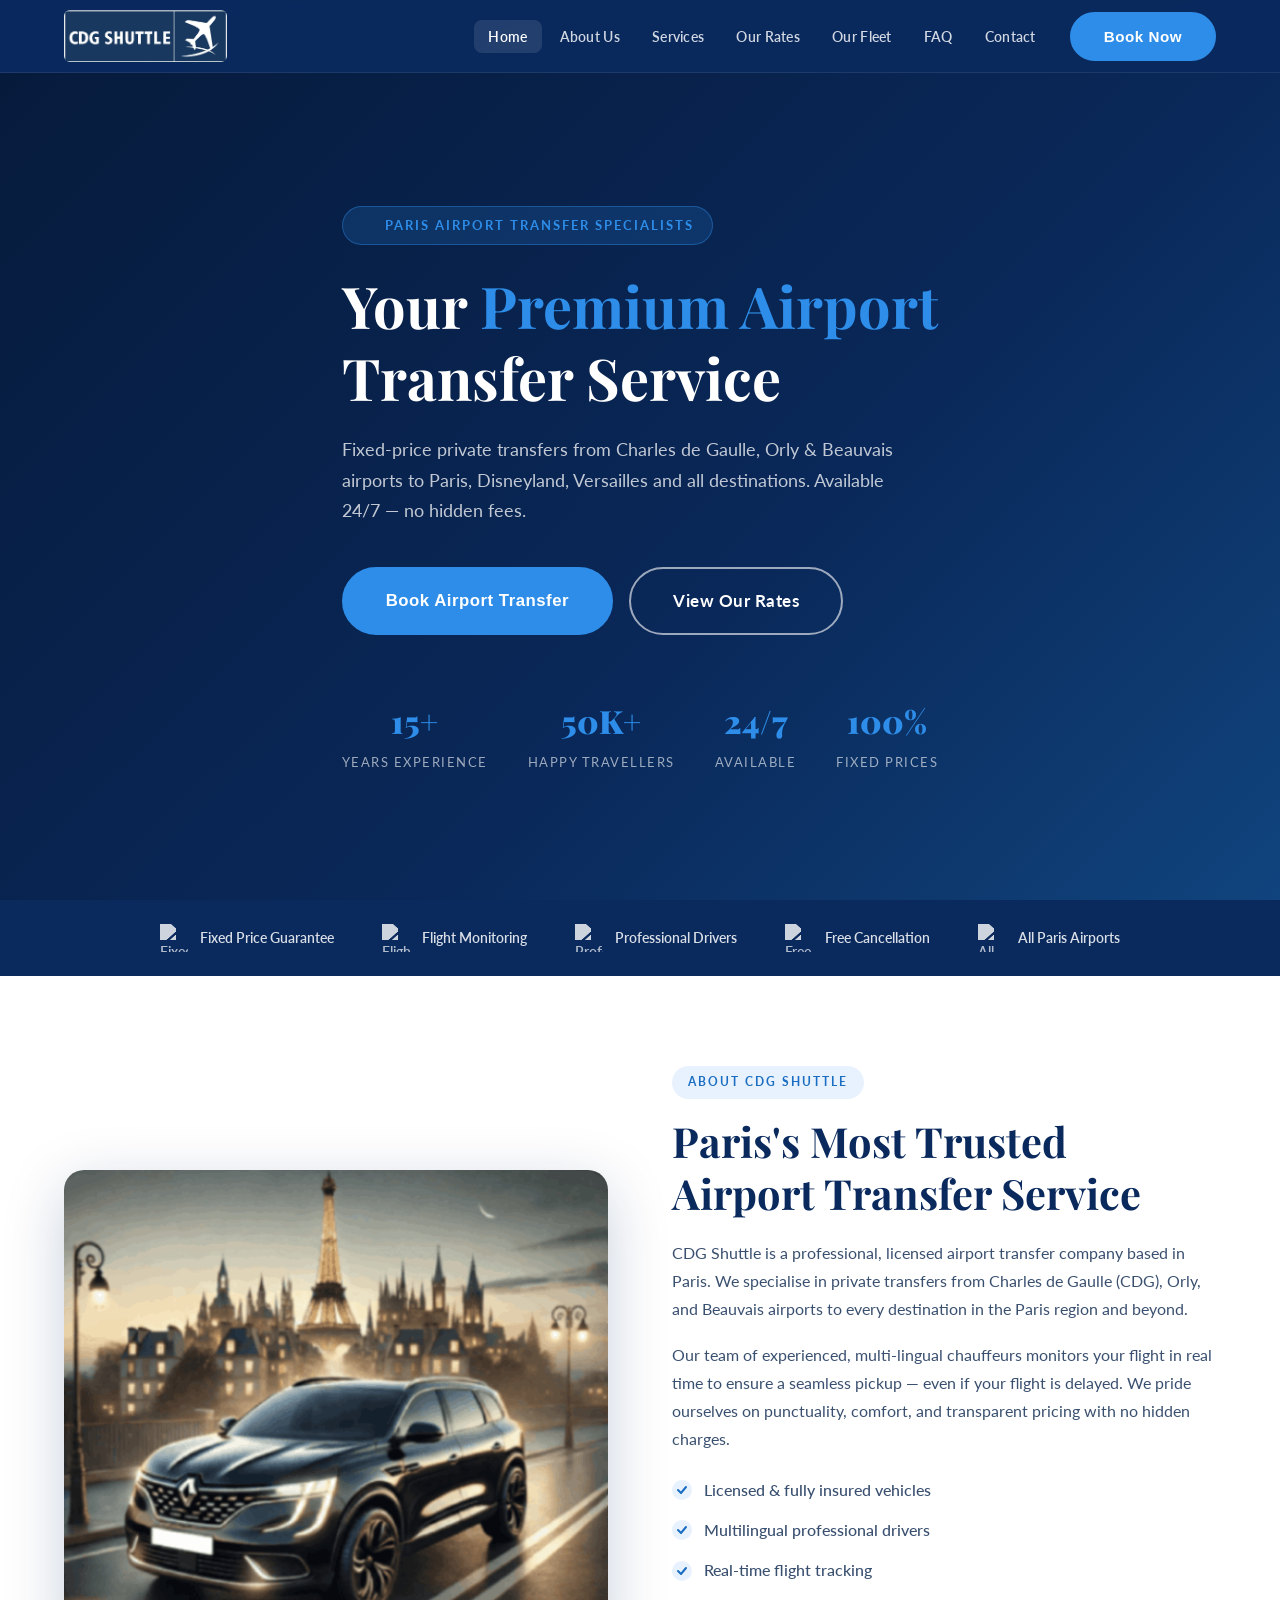
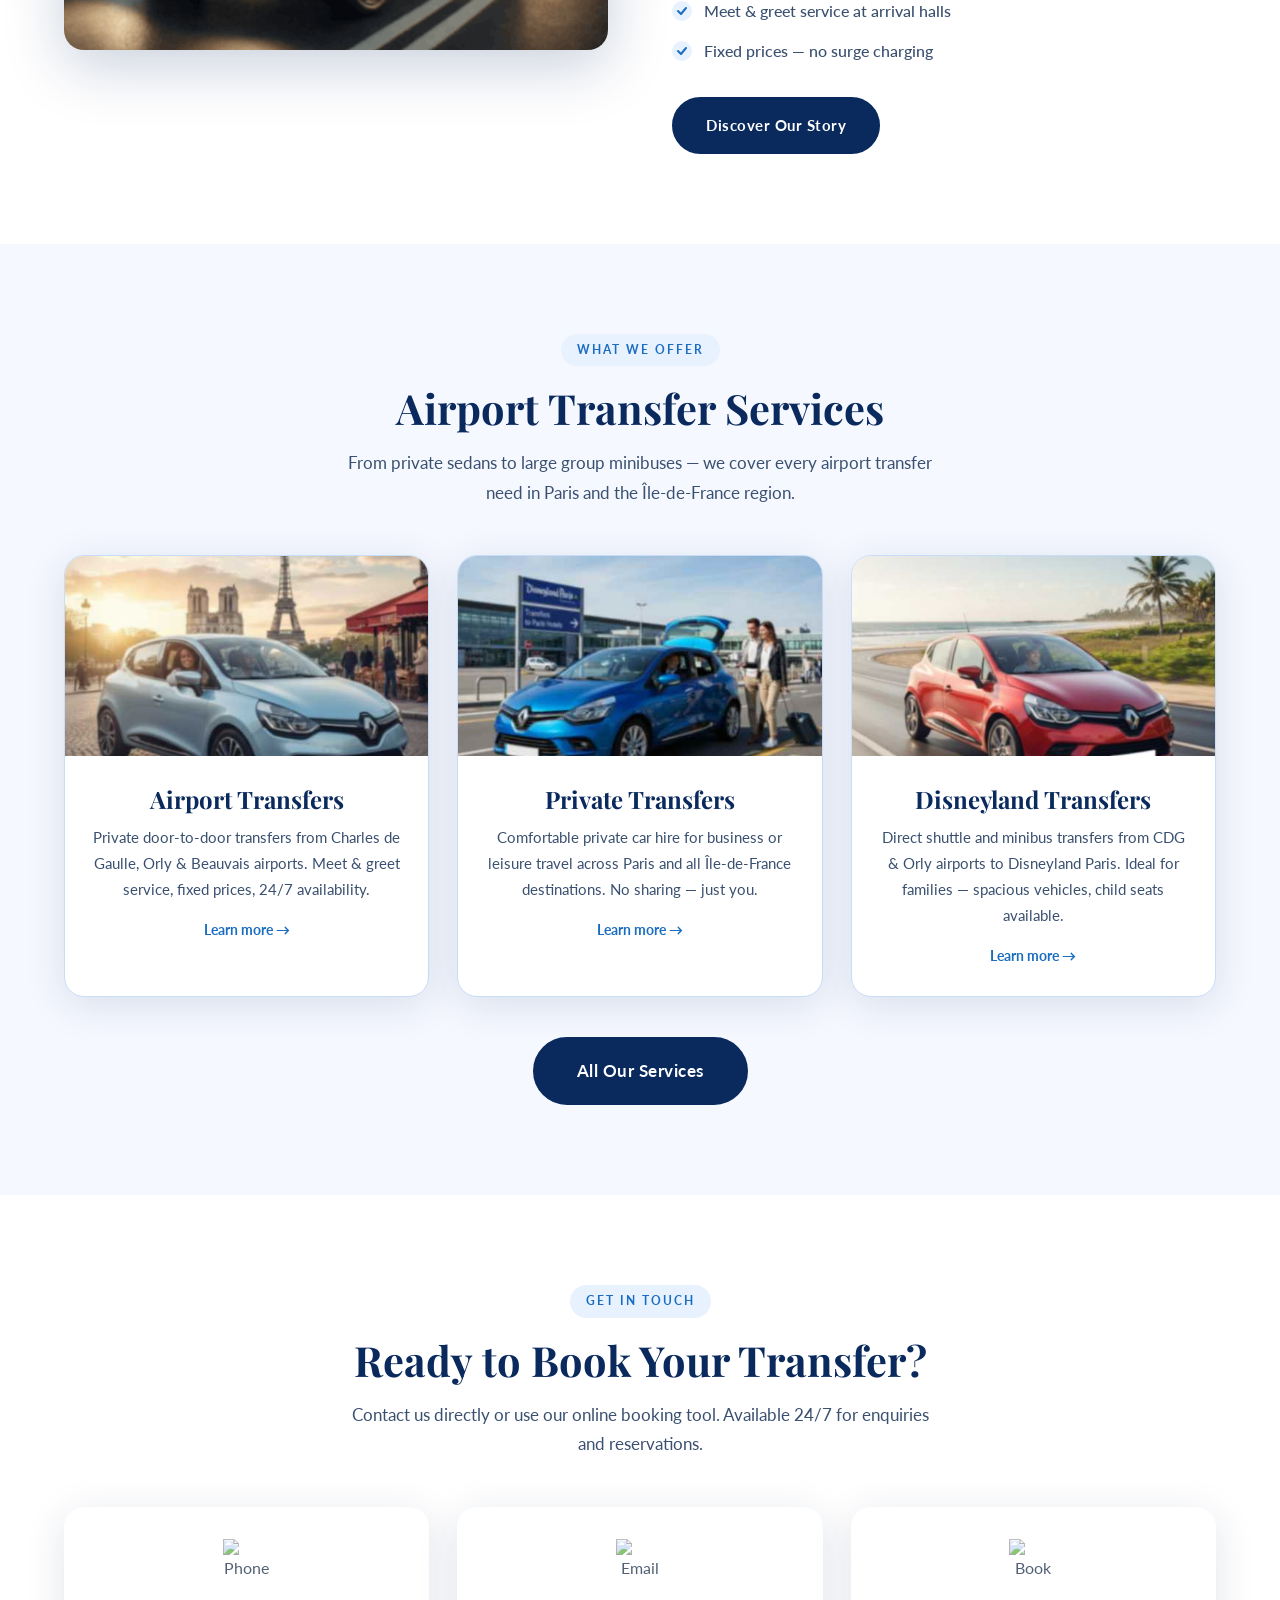
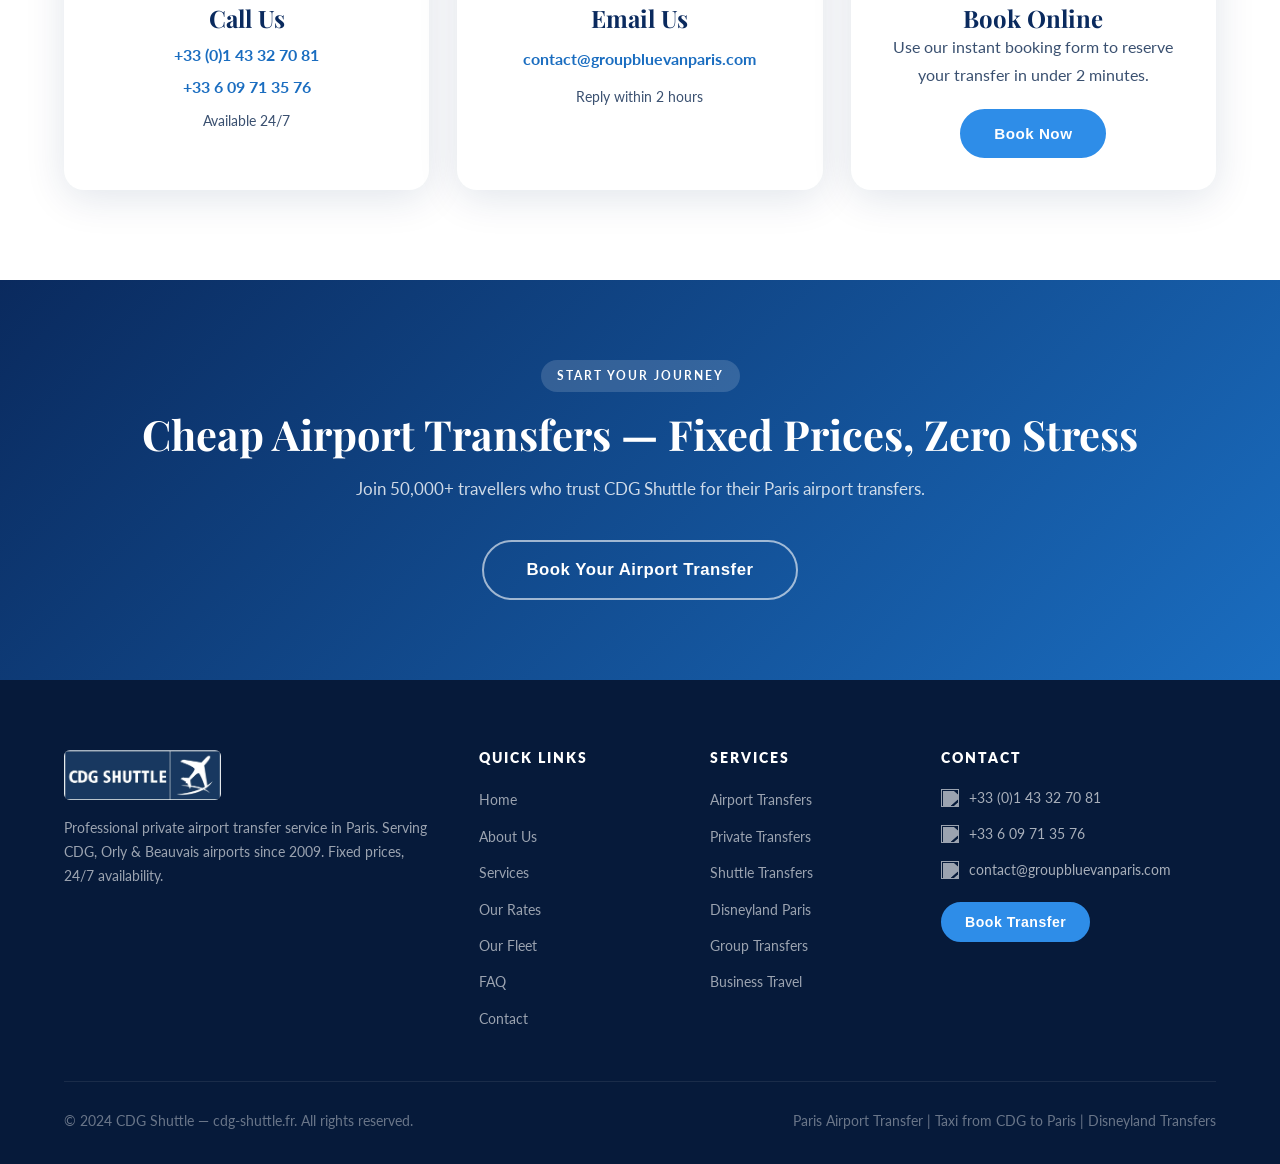
==== index.html @ 5e6f73ca "3" ====
<!DOCTYPE html>
<html lang="en">
<head>
  <meta charset="UTF-8">
  <meta name="viewport" content="width=device-width, initial-scale=1.0">
  <title>CDG Shuttle – Cheapest Airport Transfers Paris | CDG to Paris, Disneyland</title>
  <meta name="description" content="CDG Shuttle offers the cheapest private airport transfers in Paris. Book your taxi from Charles de Gaulle, Orly airport to Paris, Disneyland & beyond. 24/7 service.">
  <meta name="keywords" content="cheapest airport transfers, paris airport transfer, taxi from cdg to paris, airport transfer london, private airport transfer, disneyland paris airport transfer, cdg to disneyland paris, shuttle transfer, airport minibus">
  <meta property="og:title" content="CDG Shuttle – Premium Airport Transfers Paris">
  <meta property="og:description" content="Book your private airport taxi from Charles de Gaulle, Orly to Paris, Disneyland & more. Fixed prices, 24/7 service.">
  <meta property="og:url" content="https://cdg-shuttle.fr/">
  <meta property="og:type" content="website">
  <link rel="preconnect" href="https://fonts.googleapis.com">
  <link rel="preconnect" href="https://fonts.gstatic.com" crossorigin>
  <link href="https://fonts.googleapis.com/css2?family=Playfair+Display:wght@700;800&family=Lato:wght@400;600;700;900&display=swap" rel="stylesheet">
  <link rel="stylesheet" href="styles.css">
  <script type="application/ld+json">
  {
    "@context": "https://schema.org",
    "@type": "LocalBusiness",
    "name": "CDG Shuttle",
    "url": "https://cdg-shuttle.fr",
    "telephone": ["+33143327081", "+33609713576"],
    "email": "contact@groupbluevanparis.com",
    "address": { "@type": "PostalAddress", "addressCountry": "FR", "addressLocality": "Paris" },
    "description": "Private airport transfer service in Paris — CDG, Orly, Disneyland, and more.",
    "priceRange": "€€"
  }
  </script>
</head>
<body>

<!-- NAVBAR -->
<nav class="navbar" id="navbar">
  <div class="container nav-inner">
    <a href="index.html" class="nav-logo" aria-label="CDG Shuttle Home">
      <img src="images/cdg-shuttle.fr_.webp" alt="CDG Shuttle Logo – Airport Transfer Paris" width="160" height="52" style="height:52px;width:auto;border-radius:6px;">
    </a>
    <ul class="nav-menu" id="navMenu">
      <li><a href="index.html">Home</a></li>
      <li><a href="about.html">About Us</a></li>
      <li><a href="services.html">Services</a></li>
      <li><a href="rates.html">Our Rates</a></li>
      <li><a href="fleet.html">Our Fleet</a></li>
      <li><a href="faq.html">FAQ</a></li>
      <li><a href="contact.html">Contact</a></li>
      <li class="nav-cta"><button class="btn btn-primary" data-book>Book Now</button></li>
    </ul>
    <button class="hamburger" id="hamburger" aria-label="Toggle menu">
      <span></span><span></span><span></span>
    </button>
  </div>
</nav>

<!-- HERO -->
<section class="hero" id="home">
  <div class="hero-bg" aria-hidden="true"></div>
  <div class="hero-overlay" aria-hidden="true"></div>
  <div class="container hero-content" style="padding-top:80px;">
    <div class="hero-badge fade-up">
      <img src="https://cdn-icons-png.flaticon.com/32/984/984196.png" alt="" width="16" height="16" style="filter:brightness(0) invert(1);opacity:0.9">
      Paris Airport Transfer Specialists
    </div>
    <h1 class="fade-up-2">Your <span>Premium Airport</span><br>Transfer Service</h1>
    <p class="hero-sub fade-up-3">Fixed-price private transfers from Charles de Gaulle, Orly & Beauvais airports to Paris, Disneyland, Versailles and all destinations. Available 24/7 — no hidden fees.</p>
    <div class="hero-btns fade-up-4">
      <button class="btn btn-primary btn-lg" data-book>Book Airport Transfer</button>
      <a href="rates.html" class="btn btn-outline btn-lg">View Our Rates</a>
    </div>
    <div class="hero-stats fade-up-4">
      <div class="hero-stat"><strong>15+</strong><span>Years Experience</span></div>
      <div class="hero-stat"><strong>50K+</strong><span>Happy Travellers</span></div>
      <div class="hero-stat"><strong>24/7</strong><span>Available</span></div>
      <div class="hero-stat"><strong>100%</strong><span>Fixed Prices</span></div>
    </div>
  </div>
</section>

<!-- TRUST BAR -->
<div class="trust-bar">
  <div class="container">
    <div class="trust-items">
      <div class="trust-item">
        <img src="https://cdn-icons-png.flaticon.com/32/190/190411.png" alt="Fixed price guarantee" width="28" height="28" loading="lazy">
        Fixed Price Guarantee
      </div>
      <div class="trust-item">
        <img src="https://cdn-icons-png.flaticon.com/32/3774/3774278.png" alt="Flight monitoring" width="28" height="28" loading="lazy">
        Flight Monitoring
      </div>
      <div class="trust-item">
        <img src="https://cdn-icons-png.flaticon.com/32/2932/2932075.png" alt="Professional drivers" width="28" height="28" loading="lazy">
        Professional Drivers
      </div>
      <div class="trust-item">
        <img src="https://cdn-icons-png.flaticon.com/32/1048/1048953.png" alt="Free cancellation" width="28" height="28" loading="lazy">
        Free Cancellation
      </div>
      <div class="trust-item">
        <img src="https://cdn-icons-png.flaticon.com/32/684/684831.png" alt="All airports covered" width="28" height="28" loading="lazy">
        All Paris Airports
      </div>
    </div>
  </div>
</div>

<!-- ABOUT SNIPPET -->
<section class="section" id="about">
  <div class="container">
    <div class="about-split">
      <div class="about-img-wrap" data-reveal>
        <img src="images/carindexpg.png" alt="CDG Shuttle professional airport transfer vehicle Paris" width="700" height="480" loading="lazy">
        
      </div>
      <div class="about-text" data-reveal>
        <div class="badge">About CDG Shuttle</div>
        <h2 class="section-title">Paris's Most Trusted Airport Transfer Service</h2>
        <p>CDG Shuttle is a professional, licensed airport transfer company based in Paris. We specialise in private transfers from Charles de Gaulle (CDG), Orly, and Beauvais airports to every destination in the Paris region and beyond.</p>
        <p>Our team of experienced, multi-lingual chauffeurs monitors your flight in real time to ensure a seamless pickup — even if your flight is delayed. We pride ourselves on punctuality, comfort, and transparent pricing with no hidden charges.</p>
        <ul class="about-features">
          <li>Licensed & fully insured vehicles</li>
          <li>Multilingual professional drivers</li>
          <li>Real-time flight tracking</li>
          <li>Meet & greet service at arrival halls</li>
          <li>Fixed prices — no surge charging</li>
        </ul>
        <a href="about.html" class="btn btn-navy">Discover Our Story</a>
      </div>
    </div>
  </div>
</section>

<!-- SERVICES SNIPPET -->
<section class="section" style="background:var(--gray-soft);" id="services">
  <div class="container text-center">
    <div class="badge" data-reveal>What We Offer</div>
    <h2 class="section-title" data-reveal>Airport Transfer Services</h2>
    <p class="section-sub" data-reveal>From private sedans to large group minibuses — we cover every airport transfer need in Paris and the Île-de-France region.</p>
    <div class="grid-3" style="margin-top:8px;">
      <div class="service-card" data-reveal>
        <img class="service-card-img" src="images/1.jpeg" alt="Airport transfer service CDG Paris private car" loading="lazy" width="600" height="200">
        <div class="service-card-body">
          <h3>Airport Transfers</h3>
          <p>Private door-to-door transfers from Charles de Gaulle, Orly & Beauvais airports. Meet & greet service, fixed prices, 24/7 availability.</p>
          <a href="services.html" class="service-card-link">Learn more →</a>
        </div>
      </div>
      <div class="service-card" data-reveal>
        <img class="service-card-img" src="images/car2.jpeg" alt="Private transfer Paris luxury vehicle" loading="lazy" width="600" height="200">
        <div class="service-card-body">
          <h3>Private Transfers</h3>
          <p>Comfortable private car hire for business or leisure travel across Paris and all Île-de-France destinations. No sharing — just you.</p>
          <a href="services.html" class="service-card-link">Learn more →</a>
        </div>
      </div>
      <div class="service-card" data-reveal>
        <img class="service-card-img" src="images/car3.jpeg" alt="Disneyland Paris airport transfer minibus" loading="lazy" width="600" height="200">
        <div class="service-card-body">
          <h3>Disneyland Transfers</h3>
          <p>Direct shuttle and minibus transfers from CDG & Orly airports to Disneyland Paris. Ideal for families — spacious vehicles, child seats available.</p>
          <a href="services.html" class="service-card-link">Learn more →</a>
        </div>
      </div>
    </div>
    <div style="margin-top:40px;" data-reveal>
      <a href="services.html" class="btn btn-navy btn-lg">All Our Services</a>
    </div>
  </div>
</section>





<!-- CONTACT SNIPPET -->
<section class="section" id="contact-home">
  <div class="container">
    <div class="text-center" data-reveal>
      <div class="badge">Get In Touch</div>
      <h2 class="section-title">Ready to Book Your Transfer?</h2>
      <p class="section-sub">Contact us directly or use our online booking tool. Available 24/7 for enquiries and reservations.</p>
    </div>
    <div class="grid-3" style="margin-top:8px;">
      <div class="card" data-reveal>
        <div class="card-body text-center">
          <img src="https://cdn-icons-png.flaticon.com/64/5585/5585856.png" alt="Phone number CDG Shuttle Paris" width="48" height="48" loading="lazy" style="margin:0 auto 16px;opacity:0.7;">
          <h3>Call Us</h3>
          <p style="margin:8px 0 4px;"><a href="tel:+33143327081" style="color:var(--sky);font-weight:700;">+33 (0)1 43 32 70 81</a></p>
          <p><a href="tel:+33609713576" style="color:var(--sky);font-weight:700;">+33 6 09 71 35 76</a></p>
          <p style="font-size:0.88rem;margin-top:8px;">Available 24/7</p>
        </div>
      </div>
      <div class="card" data-reveal>
        <div class="card-body text-center">
          <img src="https://cdn-icons-png.flaticon.com/64/561/561127.png" alt="Email CDG Shuttle contact" width="48" height="48" loading="lazy" style="margin:0 auto 16px;opacity:0.7;">
          <h3>Email Us</h3>
          <p style="margin:12px 0;"><a href="mailto:contact@groupbluevanparis.com" style="color:var(--sky);font-weight:700;">contact@groupbluevanparis.com</a></p>
          <p style="font-size:0.88rem;">Reply within 2 hours</p>
        </div>
      </div>
      <div class="card" data-reveal>
        <div class="card-body text-center">
          <img src="https://cdn-icons-png.flaticon.com/64/484/484167.png" alt="Book airport transfer online" width="48" height="48" loading="lazy" style="margin:0 auto 16px;opacity:0.7;">
          <h3>Book Online</h3>
          <p style="margin-bottom:20px;">Use our instant booking form to reserve your transfer in under 2 minutes.</p>
          <button class="btn btn-primary" data-book>Book Now</button>
        </div>
      </div>
    </div>
  </div>
</section>

<!-- CTA SECTION -->
<div class="cta-section">
  <div class="container">
    <div class="badge" style="background:rgba(255,255,255,0.15);color:var(--white);" data-reveal>Start Your Journey</div>
    <h2 data-reveal>Cheap Airport Transfers — Fixed Prices, Zero Stress</h2>
    <p data-reveal>Join 50,000+ travellers who trust CDG Shuttle for their Paris airport transfers.</p>
    <button class="btn btn-outline btn-lg" data-book data-reveal>Book Your Airport Transfer</button>
  </div>
</div>

<!-- FOOTER -->
<footer>
  <div class="container">
    <div class="footer-grid">
      <div class="footer-brand">
        <img src="images/cdg-shuttle.fr_.webp" alt="CDG Shuttle footer logo" width="160" height="50" style="height:50px;width:auto;border-radius:6px;margin-bottom:16px;">
        <p>Professional private airport transfer service in Paris. Serving CDG, Orly & Beauvais airports since 2009. Fixed prices, 24/7 availability.</p>
      </div>
      <div class="footer-col">
        <h4>Quick Links</h4>
        <ul class="footer-links">
          <li><a href="index.html">Home</a></li>
          <li><a href="about.html">About Us</a></li>
          <li><a href="services.html">Services</a></li>
          <li><a href="rates.html">Our Rates</a></li>
          <li><a href="fleet.html">Our Fleet</a></li>
          <li><a href="faq.html">FAQ</a></li>
          <li><a href="contact.html">Contact</a></li>
        </ul>
      </div>
      <div class="footer-col">
        <h4>Services</h4>
        <ul class="footer-links">
          <li><a href="services.html">Airport Transfers</a></li>
          <li><a href="services.html">Private Transfers</a></li>
          <li><a href="services.html">Shuttle Transfers</a></li>
          <li><a href="services.html">Disneyland Paris</a></li>
          <li><a href="services.html">Group Transfers</a></li>
          <li><a href="services.html">Business Travel</a></li>
        </ul>
      </div>
      <div class="footer-col">
        <h4>Contact</h4>
        <div class="footer-contact-item">
          <img src="https://cdn-icons-png.flaticon.com/24/5585/5585856.png" alt="" width="18" height="18" style="filter:brightness(0) invert(1);opacity:0.6;">
          <span>+33 (0)1 43 32 70 81</span>
        </div>
        <div class="footer-contact-item">
          <img src="https://cdn-icons-png.flaticon.com/24/5585/5585856.png" alt="" width="18" height="18" style="filter:brightness(0) invert(1);opacity:0.6;">
          <span>+33 6 09 71 35 76</span>
        </div>
        <div class="footer-contact-item">
          <img src="https://cdn-icons-png.flaticon.com/24/561/561127.png" alt="" width="18" height="18" style="filter:brightness(0) invert(1);opacity:0.6;">
          <span>contact@groupbluevanparis.com</span>
        </div>
        <div style="margin-top:20px;">
          <button class="btn btn-primary btn-sm" data-book>Book Transfer</button>
        </div>
      </div>
    </div>
    <div class="footer-bottom">
      <p>© 2024 CDG Shuttle — cdg-shuttle.fr. All rights reserved.</p>
      <p>Paris Airport Transfer | Taxi from CDG to Paris | Disneyland Transfers</p>
    </div>
  </div>
</footer>

<!-- BOOKING MODAL -->
<div class="modal-overlay" id="bookingModal">
  <div class="modal" role="dialog" aria-modal="true" aria-labelledby="modalTitle">
    <div class="modal-header">
      <h2 id="modalTitle">Book Your Airport Transfer</h2>
      <button class="modal-close" aria-label="Close booking form">✕</button>
    </div>
    <div class="modal-body">
      <div class="modal-grid">
        <div class="form-group">
          <label for="bookPickup">Pickup Location</label>
          <select class="form-control" id="bookPickup">
            <option value="">- Select pickup -</option>
            <option value="cdg">Charles de Gaulle Airport(CDG)</option>
            <option value="orly">Orly Airport (ORY)</option>
            <option value="beauvais">Beauvais Airport (BAV)</option>
            <option value="paris">Paris City (7500 to 75020)</option>
            <option value="disney">Disneyland </option>
          </select>
        </div>
        <div class="form-group">
          <label for="bookDropoff">Drop-off Location</label>
          <select class="form-control" id="bookDropoff">
            <option value="">- Select drop-off -</option>
            <option value="cdg">Charles de Gaulle Airport(CDG)</option>
            <option value="orly">Orly Airport (ORY)</option>
            <option value="beauvais">Beauvais Airport (BAV)</option>
            <option value="paris">Paris City (7500 to 75020)</option>
            <option value="disney">Disneyland </option>
          </select>
        </div>
        <div class="form-group">
          <label for="bookDate">Pickup Date</label>
          <input type="text" class="form-control" id="bookDate" placeholder="MM/DD/YYYY" inputmode="numeric">
          <small class="form-hint">Format: MM/DD/YYYY</small>
        </div>
        <div class="form-group">
          <label for="bookTime">Pickup Time</label>
          <input type="text" class="form-control" id="bookTime" placeholder="HH:MM AM" inputmode="numeric">
          <small class="form-hint">Example: 09:30 AM</small>
        </div>
        <div class="form-group">
          <label for="bookPax">Number of Passengers</label>
          <select class="form-control" id="bookPax">
            <option value="1">1 Passenger</option>
            <option value="2">2 Passengers</option>
            <option value="3">3 Passengers</option>
            <option value="4">4 Passengers</option>
            <option value="5">5 Passengers</option>
            <option value="6">6 Passengers</option>
            <option value="7">7 Passengers</option>
            <option value="8+">8+ Passengers</option>
          </select>
        </div>
        <div class="form-group">
          <label for="bookVehicle">Vehicle Type</label>
          <select class="form-control" id="bookVehicle">
            <option value="Toyota RAV-4 Hybrid or similar">ECO</option>
            <option value="Renault Trafic 3 Small or similar">VAN</option>
            <option value="Renault Trafic 3 Long or similar">VAN-XL</option>
          </select>
        </div>
        <div class="form-group">
          <label for="bookFlight">Flight Number (optional)</label>
          <input type="text" class="form-control" id="bookFlight" placeholder="e.g. AF1234">
        </div>
        <div class="form-group">
          <label for="bookLuggage">Luggage Pieces</label>
          <select class="form-control" id="bookLuggage">
            <option>1 piece</option>
            <option>2 pieces</option>
            <option>3 pieces</option>
            <option>4+ pieces</option>
          </select>
        </div>
        <div class="form-group modal-full">
          <label for="bookName">Full Name</label>
          <input type="text" class="form-control" id="bookName" placeholder="Your full name">
        </div>
        <div class="form-group">
          <label for="bookEmail">Email Address</label>
          <input type="email" class="form-control" id="bookEmail" placeholder="your@email.com">
        </div>
        <div class="form-group">
          <label for="bookPhone">Phone Number</label>
          <input type="tel" class="form-control" id="bookPhone" placeholder="+33 ...">
        </div>
        <div class="form-group modal-full">
          <label for="bookNotes">Special Requirements (optional)</label>
          <textarea class="form-control" id="bookNotes" rows="2" placeholder="Child seats, wheelchair, meet & greet, etc."></textarea>
        </div>
      </div>
      <button class="check-price-btn" id="checkPriceBtn">Check Price &amp; Availability</button>
      <div class="price-result" id="priceResult"></div>
    </div>
  </div>
</div>

<script src="script.js" defer></script>
</body>
</html>
---- styles.css ----
/* ===========================
   CDG SHUTTLE - MAIN STYLES
   =========================== */

:root {
  --navy: #0A2A5E;
  --navy-dark: #061A3A;
  --navy-mid: #0D3575;
  --sky: #1A6DC0;
  --sky-light: #2E8DE8;
  --ice: #E8F2FF;
  --ice-mid: #C8DDF8;
  --white: #FFFFFF;
  --gray-soft: #F5F8FF;
  --gray-mid: #8FA8C8;
  --text-dark: #0A1F3D;
  --text-mid: #3A5070;
  --gold-accent: #4A9EE0;
  --shadow-card: 0 8px 40px rgba(10,42,94,0.12);
  --shadow-hover: 0 16px 60px rgba(10,42,94,0.22);
  --radius: 12px;
  --radius-lg: 20px;
  --transition: 0.32s cubic-bezier(0.4,0,0.2,1);
}

*, *::before, *::after { box-sizing: border-box; margin: 0; padding: 0; }

html { scroll-behavior: smooth; font-size: 16px; }

body {
  font-family: 'Lato', 'Segoe UI', sans-serif;
  color: var(--text-dark);
  background: var(--white);
  line-height: 1.65;
  overflow-x: hidden;
}

/* ── TYPOGRAPHY ── */
h1,h2,h3,h4 {
  font-family: 'Playfair Display', Georgia, serif;
  color: var(--navy);
  line-height: 1.25;
}
h1 { font-size: clamp(2rem, 5vw, 3.6rem); }
h2 { font-size: clamp(1.6rem, 3.5vw, 2.6rem); }
h3 { font-size: clamp(1.15rem, 2.5vw, 1.5rem); }

p { color: var(--text-mid); line-height: 1.75; }

a { text-decoration: none; color: inherit; }

img { max-width: 100%; display: block; }

/* ── UTILS ── */
.container { max-width: 1200px; margin: 0 auto; padding: 0 24px; }
.section { padding: 90px 0; }
.section-sm { padding: 60px 0; }
.text-center { text-align: center; }

.badge {
  display: inline-block;
  background: var(--ice);
  color: var(--sky);
  font-size: 0.78rem;
  font-weight: 700;
  letter-spacing: 2px;
  text-transform: uppercase;
  padding: 6px 16px;
  border-radius: 50px;
  margin-bottom: 16px;
}

.section-title {
  margin-bottom: 14px;
}
.section-sub {
  color: var(--text-mid);
  font-size: 1.05rem;
  max-width: 600px;
  margin: 0 auto 48px;
}

/* ── BUTTONS ── */
.btn {
  display: inline-flex;
  align-items: center;
  gap: 8px;
  padding: 14px 32px;
  border-radius: 50px;
  font-weight: 700;
  font-size: 0.95rem;
  letter-spacing: 0.5px;
  border: 2px solid transparent;
  cursor: pointer;
  transition: var(--transition);
  white-space: nowrap;
}
.btn-primary {
  background: var(--sky-light);
  color: var(--white);
  border-color: var(--sky-light);
}
.btn-primary:hover {
  background: var(--navy);
  border-color: var(--navy);
  transform: translateY(-2px);
  box-shadow: 0 8px 24px rgba(10,42,94,0.3);
}
.btn-outline {
  background: transparent;
  color: var(--white);
  border-color: rgba(255,255,255,0.6);
}
.btn-outline:hover {
  background: var(--white);
  color: var(--navy);
  border-color: var(--white);
}
.btn-navy {
  background: var(--navy);
  color: var(--white);
  border-color: var(--navy);
}
.btn-navy:hover {
  background: var(--sky);
  border-color: var(--sky);
  transform: translateY(-2px);
  box-shadow: var(--shadow-hover);
}
.btn-lg { padding: 18px 42px; font-size: 1.05rem; }
.btn-sm { padding: 10px 22px; font-size: 0.88rem; }

/* ── NAVBAR ── */
.navbar {
  position: fixed;
  top: 0; left: 0; right: 0;
  z-index: 1000;
  background: rgba(10,42,94,0.97);
  backdrop-filter: blur(12px);
  -webkit-backdrop-filter: blur(12px);
  border-bottom: 1px solid rgba(255,255,255,0.08);
  transition: var(--transition);
}
.navbar.scrolled {
  background: var(--navy-dark);
  box-shadow: 0 4px 30px rgba(0,0,0,0.3);
}
.nav-inner {
  display: flex;
  align-items: center;
  justify-content: space-between;
  height: 72px;
}
.nav-logo img {
  height: 52px;
  width: auto;
  object-fit: contain;
}
.nav-logo-text {
  display: flex;
  flex-direction: column;
}
.nav-logo-text span:first-child {
  color: var(--white);
  font-family: 'Playfair Display', serif;
  font-size: 1.3rem;
  font-weight: 700;
  letter-spacing: 1px;
}
.nav-logo-text span:last-child {
  color: var(--sky-light);
  font-size: 0.72rem;
  letter-spacing: 3px;
  text-transform: uppercase;
}
.nav-menu {
  display: flex;
  align-items: center;
  list-style: none;
  gap: 4px;
}
.nav-menu a {
  color: rgba(255,255,255,0.82);
  font-size: 0.9rem;
  font-weight: 600;
  padding: 8px 14px;
  border-radius: 8px;
  transition: var(--transition);
  letter-spacing: 0.3px;
}
.nav-menu a:hover, .nav-menu a.active {
  color: var(--white);
  background: rgba(255,255,255,0.1);
}
.nav-cta { margin-left: 16px; }
.hamburger {
  display: none;
  flex-direction: column;
  gap: 5px;
  cursor: pointer;
  padding: 8px;
  border: none;
  background: none;
}
.hamburger span {
  display: block;
  width: 24px;
  height: 2px;
  background: var(--white);
  border-radius: 2px;
  transition: var(--transition);
}
.hamburger.open span:nth-child(1) { transform: rotate(45deg) translate(5px, 5px); }
.hamburger.open span:nth-child(2) { opacity: 0; }
.hamburger.open span:nth-child(3) { transform: rotate(-45deg) translate(5px, -5px); }

/* ── HERO ── */
.hero {
  position: relative;
  min-height: 100vh;
  display: flex;
  align-items: center;
  overflow: hidden;
  background: var(--navy-dark);
}
.hero-bg {
  position: absolute;
  inset: 0;
  background: url('https://images.unsplash.com/photo-1436491865332-7a61a109cc05?w=1600&q=80&fm=webp') center/cover no-repeat;
  opacity: 0.22;
}
.hero-overlay {
  position: absolute;
  inset: 0;
  background: linear-gradient(135deg, var(--navy-dark) 0%, rgba(10,42,94,0.85) 60%, rgba(26,109,192,0.5) 100%);
}
.hero-content {
  position: relative;
  z-index: 2;
  max-width: 720px;
}
.hero-badge {
  display: inline-flex;
  align-items: center;
  gap: 8px;
  background: rgba(46,141,232,0.18);
  border: 1px solid rgba(46,141,232,0.4);
  color: var(--sky-light);
  font-size: 0.8rem;
  font-weight: 700;
  letter-spacing: 2px;
  text-transform: uppercase;
  padding: 8px 18px;
  border-radius: 50px;
  margin-bottom: 24px;
}
.hero h1 {
  color: var(--white);
  margin-bottom: 22px;
}
.hero h1 span { color: var(--sky-light); }
.hero-sub {
  color: rgba(255,255,255,0.75);
  font-size: 1.1rem;
  margin-bottom: 40px;
  max-width: 560px;
}
.hero-btns { display: flex; gap: 16px; flex-wrap: wrap; }
.hero-stats {
  display: flex;
  gap: 40px;
  margin-top: 60px;
  flex-wrap: wrap;
}
.hero-stat { text-align: center; }
.hero-stat strong {
  display: block;
  font-size: 2rem;
  font-weight: 900;
  color: var(--sky-light);
  font-family: 'Playfair Display', serif;
}
.hero-stat span {
  font-size: 0.82rem;
  color: rgba(255,255,255,0.6);
  text-transform: uppercase;
  letter-spacing: 1.5px;
}

/* ── TRUST BAR ── */
.trust-bar {
  background: var(--navy);
  padding: 24px 0;
}
.trust-items {
  display: flex;
  justify-content: center;
  align-items: center;
  gap: 48px;
  flex-wrap: wrap;
}
.trust-item {
  display: flex;
  align-items: center;
  gap: 12px;
  color: rgba(255,255,255,0.85);
  font-size: 0.9rem;
  font-weight: 600;
}
.trust-item img { width: 28px; height: 28px; filter: brightness(0) invert(1); opacity: 0.8; }

/* ── CARDS ── */
.card {
  background: var(--white);
  border-radius: var(--radius-lg);
  box-shadow: var(--shadow-card);
  overflow: hidden;
  transition: var(--transition);
}
.card:hover {
  transform: translateY(-6px);
  box-shadow: var(--shadow-hover);
}
.card-body { padding: 32px; }
.card-img { width: 100%; height: 220px; object-fit: cover; }

/* ── GRID ── */
.grid-3 { display: grid; grid-template-columns: repeat(3,1fr); gap: 28px; }
.grid-2 { display: grid; grid-template-columns: repeat(2,1fr); gap: 28px; }
.grid-4 { display: grid; grid-template-columns: repeat(4,1fr); gap: 24px; }

/* ── SERVICE CARDS ── */
.service-card {
  background: var(--white);
  border-radius: var(--radius-lg);
  box-shadow: var(--shadow-card);
  overflow: hidden;
  transition: var(--transition);
  border: 1px solid var(--ice-mid);
}
.service-card:hover { transform: translateY(-8px); box-shadow: var(--shadow-hover); }
.service-card-img { width: 100%; height: 200px; object-fit: cover; }
.service-card-body { padding: 28px; }
.service-card h3 { margin-bottom: 10px; color: var(--navy); }
.service-card p { font-size: 0.93rem; color: var(--text-mid); }
.service-card-link {
  display: inline-flex;
  align-items: center;
  gap: 6px;
  color: var(--sky);
  font-weight: 700;
  font-size: 0.9rem;
  margin-top: 16px;
}

/* ── ABOUT SECTION ── */
.about-split {
  display: grid;
  grid-template-columns: 1fr 1fr;
  gap: 64px;
  align-items: center;
}
.about-img-wrap {
  position: relative;
  border-radius: var(--radius-lg);
  overflow: hidden;
  box-shadow: var(--shadow-hover);
}
.about-img-wrap img { width: 100%; height: 480px; object-fit: cover; display: block; }
.about-img-badge {
  position: absolute;
  bottom: 24px;
  left: 24px;
  background: var(--navy);
  color: var(--white);
  padding: 16px 24px;
  border-radius: var(--radius);
  box-shadow: 0 8px 24px rgba(0,0,0,0.3);
}
.about-img-badge strong { display: block; font-size: 2rem; color: var(--sky-light); font-family: 'Playfair Display', serif; }
.about-img-badge span { font-size: 0.82rem; opacity: 0.8; }
.about-text h2 { margin-bottom: 20px; }
.about-text p { margin-bottom: 18px; }
.about-features { list-style: none; margin: 24px 0 32px; display: flex; flex-direction: column; gap: 14px; }
.about-features li {
  display: flex;
  align-items: center;
  gap: 12px;
  color: var(--text-mid);
  font-weight: 500;
}
.about-features li::before {
  content: '';
  display: block;
  width: 20px;
  height: 20px;
  min-width: 20px;
  background: url("data:image/svg+xml,%3Csvg xmlns='http://www.w3.org/2000/svg' viewBox='0 0 20 20' fill='%231A6DC0'%3E%3Ccircle cx='10' cy='10' r='10' fill='%23E8F2FF'/%3E%3Cpath d='M6 10l3 3 5-6' stroke='%231A6DC0' stroke-width='2' fill='none' stroke-linecap='round' stroke-linejoin='round'/%3E%3C/svg%3E") center/contain no-repeat;
}

/* ── RATES TABLE ── */
.rates-section { background: var(--gray-soft); }
.rates-intro { background: var(--navy); color: var(--white); padding: 48px; border-radius: var(--radius-lg); margin-bottom: 48px; }
.rates-intro h2 { color: var(--white); margin-bottom: 12px; }
.rates-intro p { color: rgba(255,255,255,0.8); }
.rate-table-wrap { overflow-x: auto; margin-bottom: 40px; }
.rate-table {
  width: 100%;
  border-collapse: collapse;
  background: var(--white);
  border-radius: var(--radius-lg);
  overflow: hidden;
  box-shadow: var(--shadow-card);
}
.rate-table th {
  background: var(--navy);
  color: var(--white);
  padding: 16px 20px;
  font-size: 0.88rem;
  letter-spacing: 0.5px;
  text-align: left;
}
.rate-table td {
  padding: 14px 20px;
  border-bottom: 1px solid var(--ice);
  font-size: 0.93rem;
  color: var(--text-mid);
}
.rate-table tr:last-child td { border-bottom: none; }
.rate-table tr:nth-child(even) td { background: var(--gray-soft); }
.rate-table tr:hover td { background: var(--ice); }
.rate-table .price { font-weight: 800; color: var(--navy); font-size: 1.05rem; }
.rate-category {
  background: var(--navy-mid);
  color: var(--white);
  padding: 12px 20px;
  font-size: 1rem;
  font-weight: 700;
  font-family: 'Playfair Display', serif;
}

/* ── FLEET ── */
.fleet-card {
  background: var(--white);
  border-radius: var(--radius-lg);
  overflow: hidden;
  box-shadow: var(--shadow-card);
  transition: var(--transition);
  border: 1px solid var(--ice-mid);
}
.fleet-card:hover { transform: translateY(-8px); box-shadow: var(--shadow-hover); }
.fleet-img-wrapper {
  height: 230px;
  display: flex;
  align-items: center;     /* vertical center */
  justify-content: center; /* horizontal center */
}
.fleet-detail-img {
  max-width: 100%;
  max-height: 100%;
  object-fit: contain;
  margin-top: 250px;
}
.fleet-card-body { padding: 28px; }
.fleet-card h3 { color: var(--navy); margin-bottom: 8px; }
.fleet-specs {
  display: flex;
  gap: 16px;
  flex-wrap: wrap;
  margin: 16px 0;
}
.fleet-spec {
  display: flex;
  align-items: center;
  gap: 6px;
  font-size: 0.85rem;
  color: var(--text-mid);
  background: var(--ice);
  padding: 6px 12px;
  border-radius: 50px;
  font-weight: 600;
}

/* ── FAQ ── */
.faq-item {
  border: 1px solid var(--ice-mid);
  border-radius: var(--radius);
  overflow: hidden;
  margin-bottom: 12px;
  background: var(--white);
  box-shadow: 0 2px 12px rgba(10,42,94,0.05);
}
.faq-question {
  display: flex;
  justify-content: space-between;
  align-items: center;
  padding: 22px 28px;
  cursor: pointer;
  background: var(--white);
  font-weight: 700;
  color: var(--navy);
  font-size: 1rem;
  transition: var(--transition);
  border: none;
  width: 100%;
  text-align: left;
}
.faq-question:hover { background: var(--ice); }
.faq-question.open { background: var(--navy); color: var(--white); }
.faq-icon {
  width: 28px;
  height: 28px;
  min-width: 28px;
  border-radius: 50%;
  background: var(--ice);
  display: flex;
  align-items: center;
  justify-content: center;
  font-size: 1.2rem;
  font-weight: 300;
  color: var(--navy);
  transition: var(--transition);
}
.faq-question.open .faq-icon {
  background: rgba(255,255,255,0.2);
  color: var(--white);
  transform: rotate(45deg);
}
.faq-answer {
  max-height: 0;
  overflow: hidden;
  transition: max-height 0.4s ease, padding 0.3s;
}
.faq-answer.open { max-height: 500px; }
.faq-answer-inner {
  padding: 0 28px 24px;
  color: var(--text-mid);
  line-height: 1.75;
}

/* ── CONTACT ── */
.contact-wrap {
  display: grid;
  grid-template-columns: 1fr 1.4fr;
  gap: 48px;
  align-items: start;
}
.contact-info { background: var(--navy); color: var(--white); padding: 48px; border-radius: var(--radius-lg); }
.contact-info h3 { color: var(--white); margin-bottom: 8px; }
.contact-info p { color: rgba(255,255,255,0.75); margin-bottom: 32px; }
.contact-detail {
  display: flex;
  align-items: flex-start;
  gap: 16px;
  margin-bottom: 24px;
}
.contact-detail-icon {
  width: 44px;
  height: 44px;
  min-width: 44px;
  border-radius: 10px;
  background: rgba(255,255,255,0.12);
  display: flex;
  align-items: center;
  justify-content: center;
}
.contact-detail-icon img { width: 22px; height: 22px; filter: brightness(0) invert(1); }
.contact-detail-text strong { display: block; color: var(--white); margin-bottom: 4px; }
.contact-detail-text span { color: rgba(255,255,255,0.7); font-size: 0.9rem; }
.contact-form-wrap {
  background: var(--white);
  border-radius: var(--radius-lg);
  padding: 48px;
  box-shadow: var(--shadow-card);
}
.form-group { margin-bottom: 20px; }
.form-group label {
  display: block;
  font-size: 0.88rem;
  font-weight: 700;
  color: var(--navy);
  margin-bottom: 8px;
  letter-spacing: 0.3px;
}
.form-control {
  width: 100%;
  padding: 13px 18px;
  border: 2px solid var(--ice-mid);
  border-radius: 10px;
  font-size: 0.95rem;
  color: var(--text-dark);
  background: var(--white);
  transition: var(--transition);
  font-family: inherit;
}
.form-control:focus {
  outline: none;
  border-color: var(--sky);
  box-shadow: 0 0 0 4px rgba(26,109,192,0.1);
}
.form-hint {
  display: block;
  margin-top: 6px;
  font-size: 0.78rem;
  color: var(--text-mid);
}
.form-row { display: grid; grid-template-columns: 1fr 1fr; gap: 16px; }
textarea.form-control { resize: vertical; min-height: 120px; }
select.form-control { cursor: pointer; }

/* ── BOOKING MODAL ── */
.modal-overlay {
  position: fixed;
  inset: 0;
  background: rgba(6,26,58,0.85);
  z-index: 2000;
  display: flex;
  align-items: center;
  justify-content: center;
  padding: 20px;
  opacity: 0;
  pointer-events: none;
  transition: opacity 0.35s ease;
  backdrop-filter: blur(6px);
}
.modal-overlay.open { opacity: 1; pointer-events: all; }
.modal {
  background: var(--white);
  border-radius: var(--radius-lg);
  width: 100%;
  max-width: 700px;
  max-height: 90vh;
  overflow-y: auto;
  transform: translateY(30px) scale(0.97);
  transition: transform 0.35s ease;
  box-shadow: 0 30px 80px rgba(0,0,0,0.4);
}
.modal-overlay.open .modal { transform: translateY(0) scale(1); }
.modal-header {
  background: var(--navy);
  padding: 28px 36px;
  display: flex;
  justify-content: space-between;
  align-items: center;
}
.modal-header h2 { color: var(--white); font-size: 1.5rem; }
.modal-close {
  background: rgba(255,255,255,0.15);
  border: none;
  color: var(--white);
  width: 36px;
  height: 36px;
  border-radius: 50%;
  font-size: 1.3rem;
  cursor: pointer;
  display: flex;
  align-items: center;
  justify-content: center;
  transition: var(--transition);
}
.modal-close:hover { background: rgba(255,255,255,0.3); }
.modal-body { padding: 36px; }
.modal-grid { display: grid; grid-template-columns: 1fr 1fr; gap: 18px; }
.modal-full { grid-column: 1 / -1; }
.check-price-btn {
  background: var(--sky-light);
  color: var(--white);
  border: none;
  padding: 14px 32px;
  border-radius: 50px;
  font-size: 1rem;
  font-weight: 700;
  cursor: pointer;
  width: 100%;
  margin-top: 8px;
  transition: var(--transition);
  letter-spacing: 0.5px;
}
.check-price-btn:hover { background: var(--navy); }
.price-result {
  background: var(--ice);
  border-radius: 10px;
  padding: 18px 24px;
  margin-top: 16px;
  display: none;
  border: 1px solid var(--ice-mid);
}
.price-result.show { display: block; }
.price-result strong { color: var(--navy); font-size: 1.4rem; display: block; margin-bottom: 4px; }
.price-result span { color: var(--text-mid); font-size: 0.88rem; }

/* ── PAGE HERO ── */
.page-hero {
  background: var(--navy-dark);
  padding: 140px 0 80px;
  position: relative;
  overflow: hidden;
}
.page-hero::before {
  content: '';
  position: absolute;
  inset: 0;
  background: url('https://images.unsplash.com/photo-1436491865332-7a61a109cc05?w=1200&q=70&fm=webp') center/cover;
  opacity: 0.12;
}
.page-hero-content { position: relative; z-index: 1; }
.page-hero h1 { color: var(--white); margin-bottom: 12px; }
.page-hero p { color: rgba(255,255,255,0.75); font-size: 1.05rem; }
.breadcrumb {
  display: flex;
  align-items: center;
  gap: 8px;
  margin-bottom: 20px;
  font-size: 0.85rem;
  color: rgba(255,255,255,0.55);
}
.breadcrumb a { color: var(--sky-light); }
.breadcrumb span { color: rgba(255,255,255,0.3); }

/* ── CTA SECTION ── */
.cta-section {
  background: linear-gradient(135deg, var(--navy) 0%, var(--sky) 100%);
  padding: 80px 0;
  text-align: center;
}
.cta-section h2 { color: var(--white); margin-bottom: 14px; }
.cta-section p { color: rgba(255,255,255,0.8); margin-bottom: 36px; font-size: 1.05rem; }

/* ── FOOTER ── */
footer {
  background: var(--navy-dark);
  color: rgba(255,255,255,0.75);
  padding: 70px 0 30px;
}
.footer-grid {
  display: grid;
  grid-template-columns: 2fr 1fr 1fr 1.5fr;
  gap: 48px;
  margin-bottom: 50px;
}
.footer-brand p { color: rgba(255,255,255,0.6); font-size: 0.9rem; margin-top: 16px; line-height: 1.7; }
.footer-col h4 {
  color: var(--white);
  font-size: 0.85rem;
  letter-spacing: 2px;
  text-transform: uppercase;
  margin-bottom: 20px;
  font-family: 'Lato', sans-serif;
  font-weight: 800;
}
.footer-links { list-style: none; display: flex; flex-direction: column; gap: 10px; }
.footer-links a {
  color: rgba(255,255,255,0.6);
  font-size: 0.9rem;
  transition: color 0.2s;
}
.footer-links a:hover { color: var(--sky-light); }
.footer-contact-item {
  display: flex;
  align-items: center;
  gap: 10px;
  font-size: 0.9rem;
  margin-bottom: 12px;
  color: rgba(255,255,255,0.65);
}
.footer-bottom {
  border-top: 1px solid rgba(255,255,255,0.08);
  padding-top: 28px;
  display: flex;
  justify-content: space-between;
  align-items: center;
  flex-wrap: wrap;
  gap: 12px;
}
.footer-bottom p { font-size: 0.85rem; color: rgba(255,255,255,0.4); }

/* ── RESPONSIVE ── */
@media (max-width: 1024px) {
  .grid-4 { grid-template-columns: repeat(2,1fr); }
  .footer-grid { grid-template-columns: 1fr 1fr; }
}
@media (max-width: 768px) {
  .hamburger { display: flex; }
  .nav-menu {
    position: fixed;
    top: 72px; left: 0; right: 0;
    background: var(--navy-dark);
    flex-direction: column;
    align-items: stretch;
    padding: 0 20px;
    gap: 4px;
    max-height: 0;
    overflow: hidden;
    opacity: 0;
    pointer-events: none;
    border-top: 0 solid rgba(255,255,255,0.08);
    transition: max-height 0.4s ease, opacity 0.25s ease, padding 0.25s ease, border-top-width 0.25s ease;
  }
  .nav-menu.open {
    max-height: 500px;
    padding: 16px 20px 24px;
    opacity: 1;
    pointer-events: auto;
    border-top-width: 1px;
  }
  .nav-menu li { width: 100%; }
  .nav-menu a { display: block; padding: 12px 18px; }
  .nav-cta { margin-left: 0; margin-top: 8px; }
  .nav-cta .btn { width: 100%; justify-content: center; }
  .hero { min-height: 100svh; padding-top: 80px; }
  .hero-stats { gap: 24px; }
  .about-split { grid-template-columns: 1fr; }
  .about-img-wrap img { height: 300px; }
  .grid-3 { grid-template-columns: 1fr; }
  .grid-2 { grid-template-columns: 1fr; }
  .contact-wrap { grid-template-columns: 1fr; }
  .modal-overlay {
    align-items: center;
    overflow-y: auto;
    padding: 10px;
  }
  .modal {
    max-height: calc(100dvh - 20px);
    margin: auto;
    border-radius: 14px;
    -webkit-overflow-scrolling: touch;
  }
  .modal-grid { grid-template-columns: 1fr; }
  .footer-grid { grid-template-columns: 1fr; }
  .form-row { grid-template-columns: 1fr; }
  .trust-items { gap: 24px; }
  .section { padding: 64px 0; }
}
@media (max-width: 480px) {
  .hero-btns { flex-direction: column; }
  .btn-lg { width: 100%; justify-content: center; }
  .rates-intro { padding: 28px; }
  .contact-info { padding: 28px; }
  .contact-form-wrap { padding: 28px; }
  .modal-overlay {
    align-items: center;
    padding: 6px;
  }
  .modal {
    max-height: calc(100dvh - 12px);
    border-radius: 12px;
  }
  .modal-body { padding: 16px; }
  .modal-header {
    padding: 14px 16px;
    border-top-left-radius: 12px;
    border-top-right-radius: 12px;
  }
  .modal-header h2 { font-size: 1.15rem; }
  .modal-close {
    width: 32px;
    height: 32px;
    font-size: 1.1rem;
  }
}

/* ── ANIMATIONS ── */
@keyframes fadeUp {
  from { opacity: 0; transform: translateY(28px); }
  to { opacity: 1; transform: translateY(0); }
}
.fade-up { animation: fadeUp 0.7s ease both; }
.fade-up-2 { animation: fadeUp 0.7s 0.15s ease both; }
.fade-up-3 { animation: fadeUp 0.7s 0.3s ease both; }
.fade-up-4 { animation: fadeUp 0.7s 0.45s ease both; }

[data-reveal] {
  opacity: 0;
  transform: translateY(32px);
  transition: opacity 0.7s ease, transform 0.7s ease;
}
[data-reveal].revealed {
  opacity: 1;
  transform: translateY(0);
}
/* ── Rates table ─────────────────────────────────────────────── */
.rates-table-wrap {
  overflow-x: auto;
  border-radius: var(--radius);
  box-shadow: var(--shadow-md);
}
.rates-table {
  width: 100%;
  border-collapse: collapse;
  background: var(--white);
  font-size: .93rem;
}
.rates-table thead { background: var(--navy); color: var(--white); }
.rates-table thead th {
  padding: 1rem 1.3rem;
  text-align: left;
  font-weight: 600;
  font-size: .85rem;
  letter-spacing: .05em;
  text-transform: uppercase;
}
.rates-table tbody tr { border-bottom: 1px solid var(--gray-300); transition: background var(--transition); }
.rates-table tbody tr:hover { background: var(--sky); }
.rates-table tbody td { padding: .85rem 1.3rem; }
.rates-table tbody td:last-child { font-weight: 700; color: var(--navy-light); }
.rate-badge {
  display: inline-block;
  font-size: .7rem;
  font-weight: 700;
  padding: .15rem .55rem;
  border-radius: 999px;
  background: var(--sky);
  color: var(--navy-light);
  margin-left: .4rem;
}
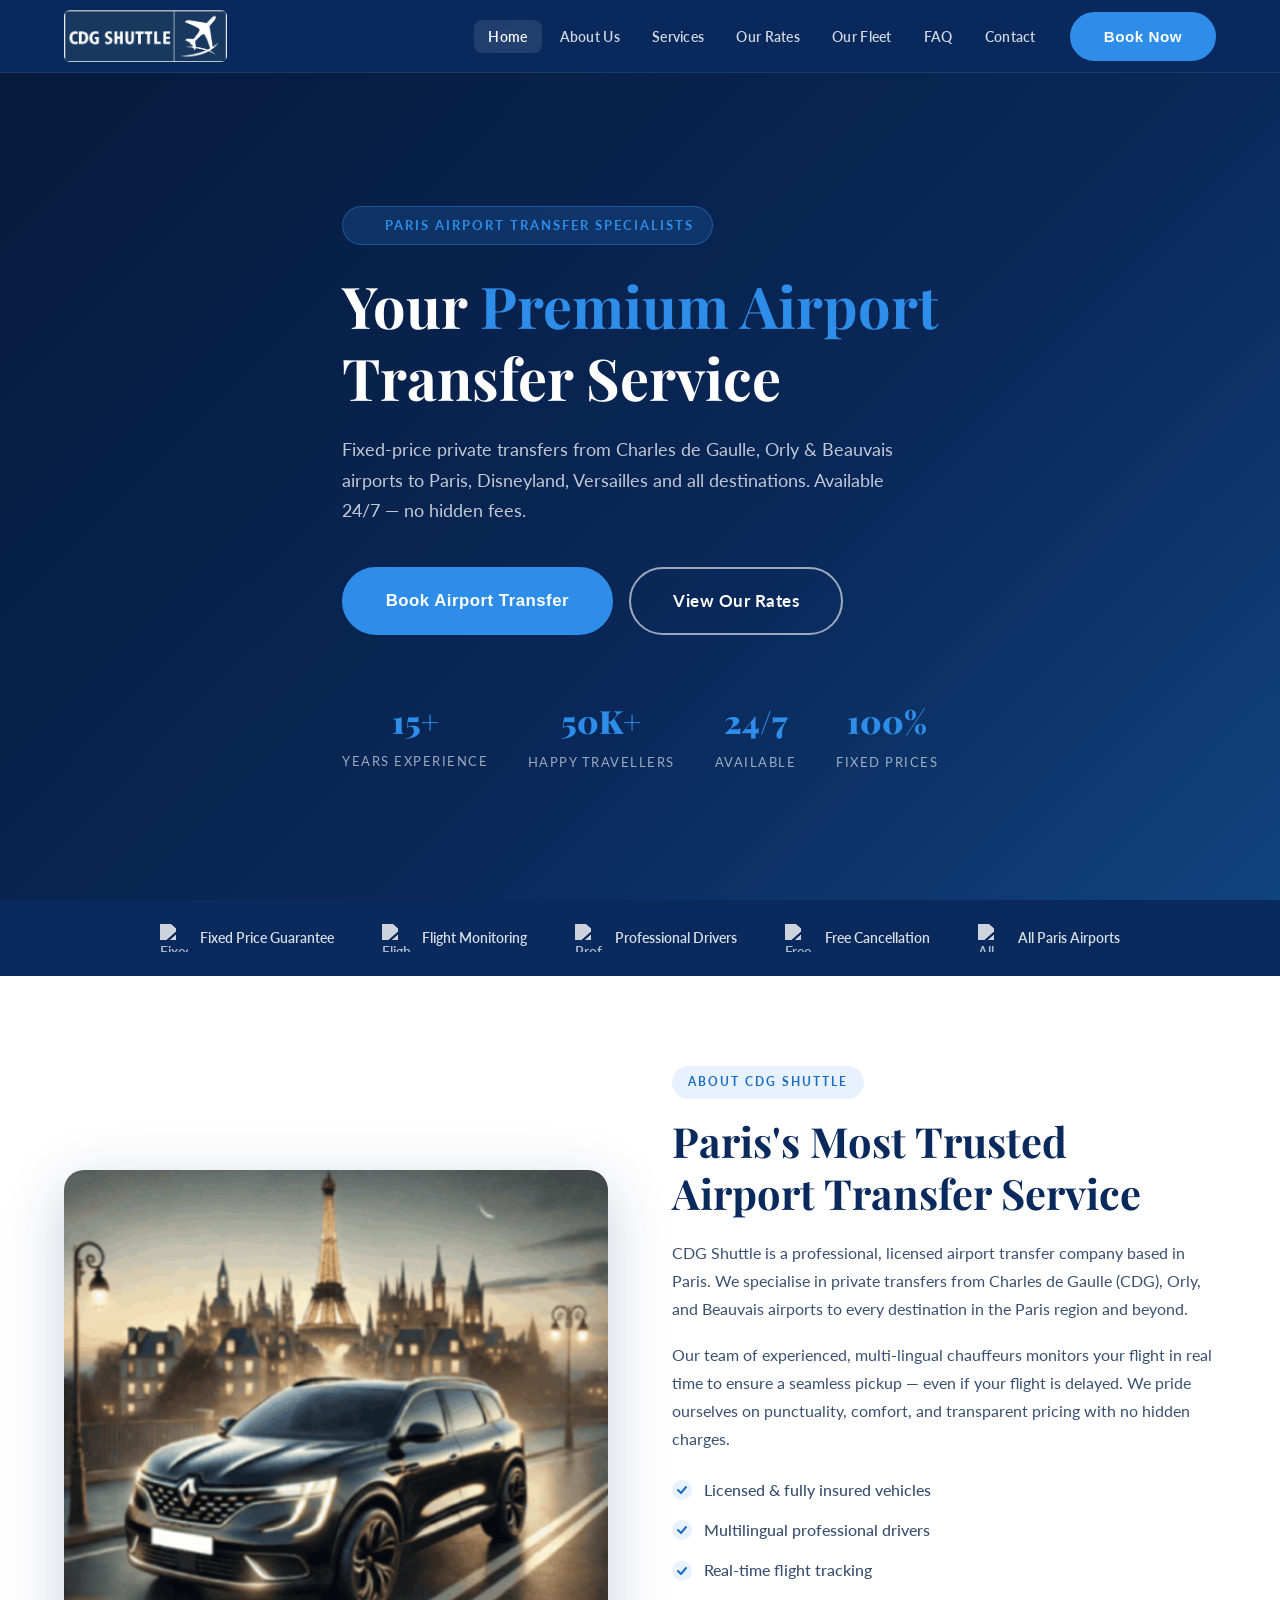
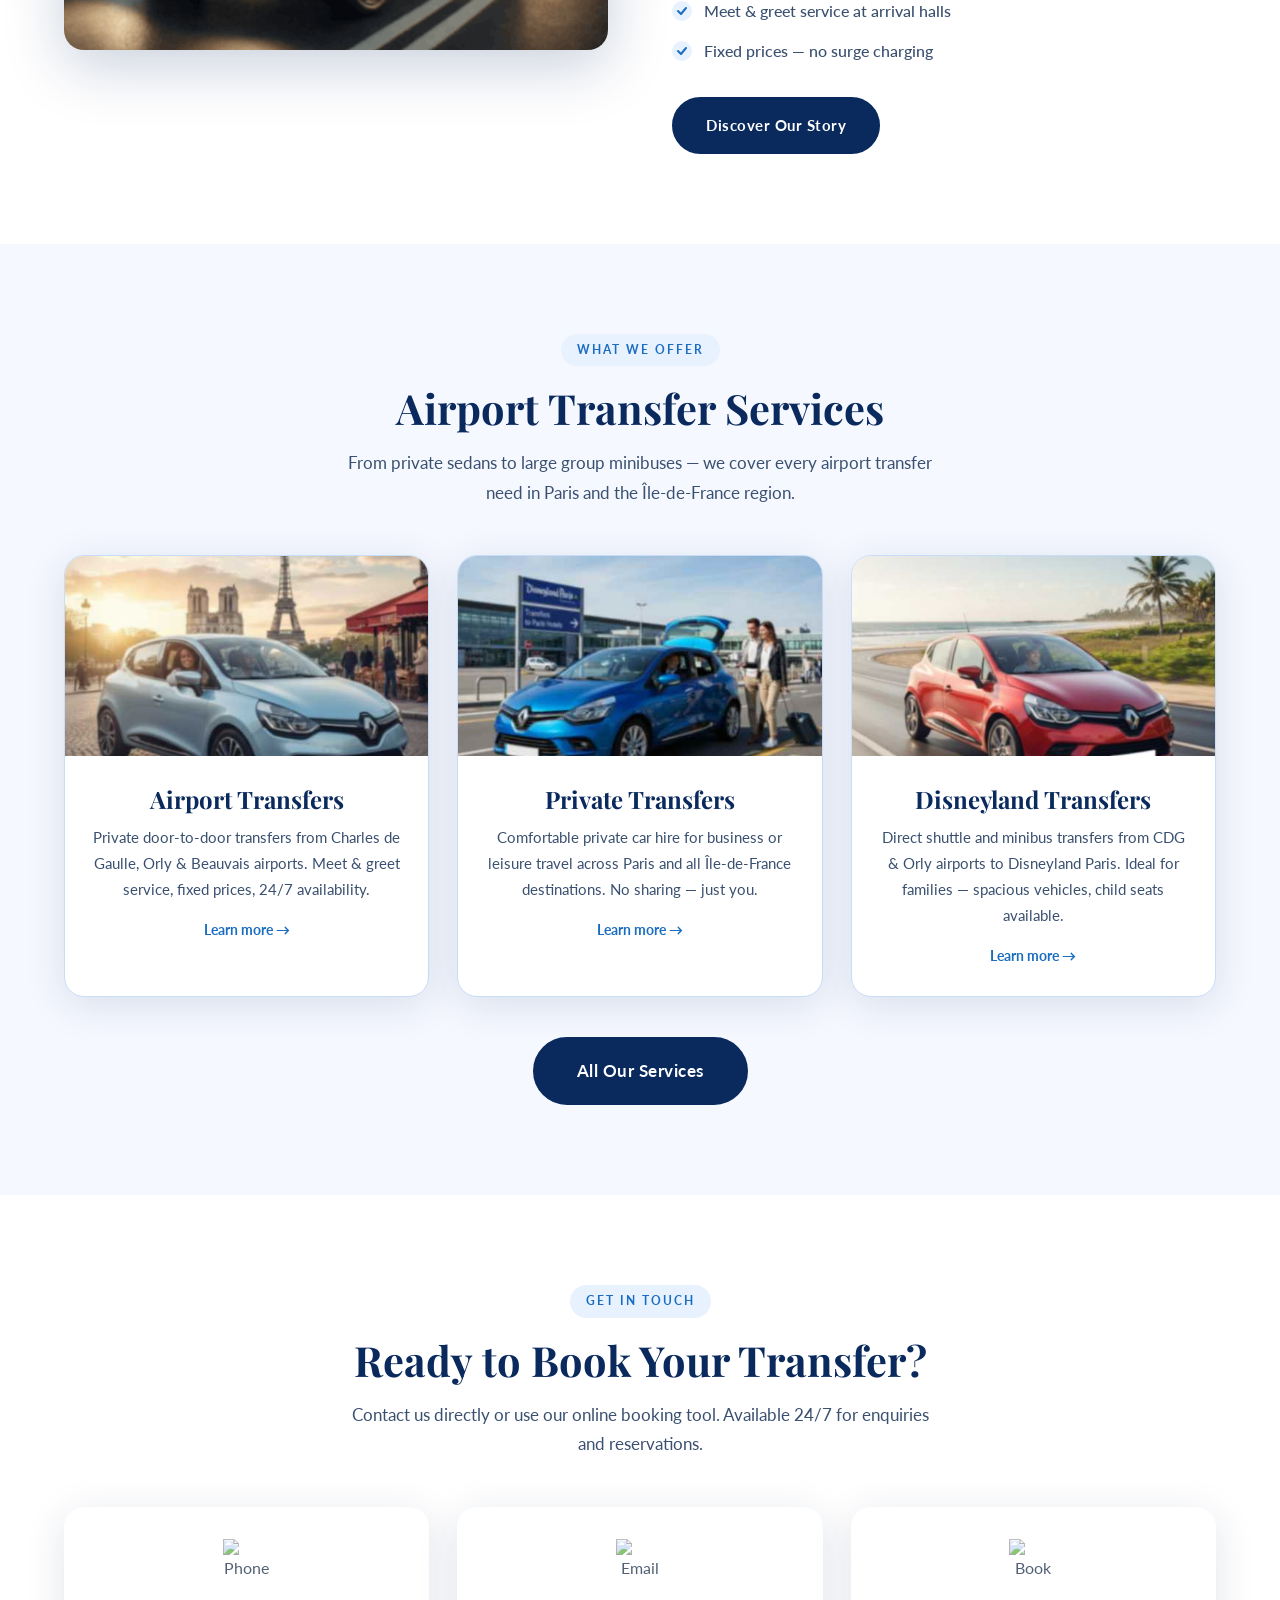
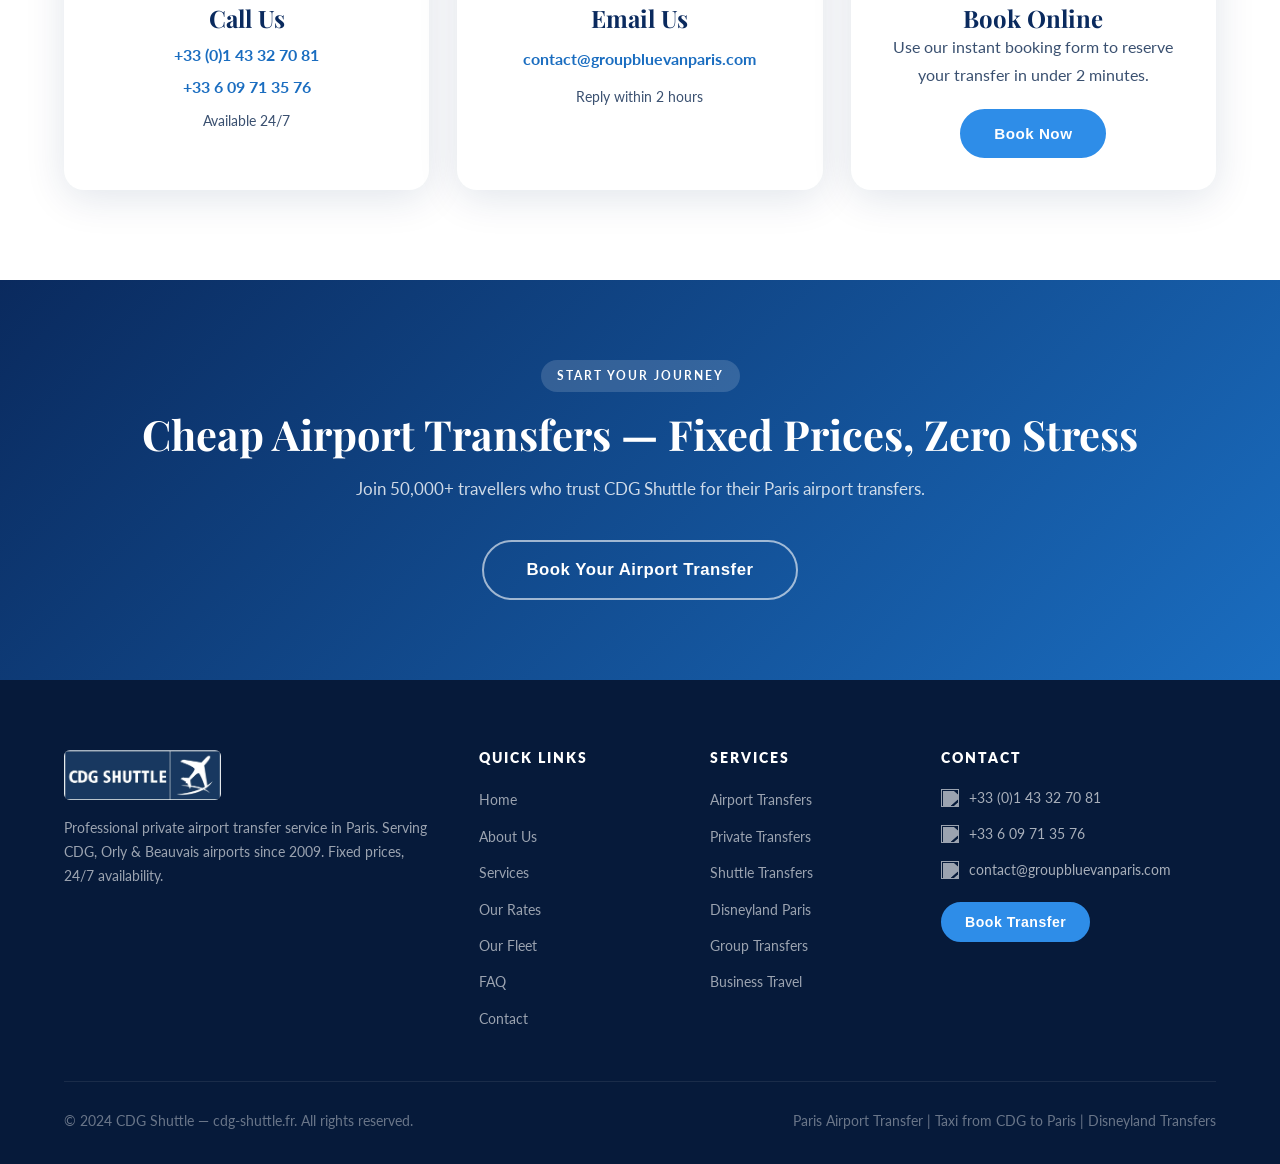
==== commit 4a097af8: "m" ====
--- a/index.html
+++ b/index.html
@@ -311,7 +311,6 @@
         <div class="form-group">
           <label for="bookDate">Pickup Date</label>
           <input type="text" class="form-control" id="bookDate" placeholder="MM/DD/YYYY" inputmode="numeric">
-          <small class="form-hint">Format: MM/DD/YYYY</small>
         </div>
         <div class="form-group">
           <label for="bookTime">Pickup Time</label>
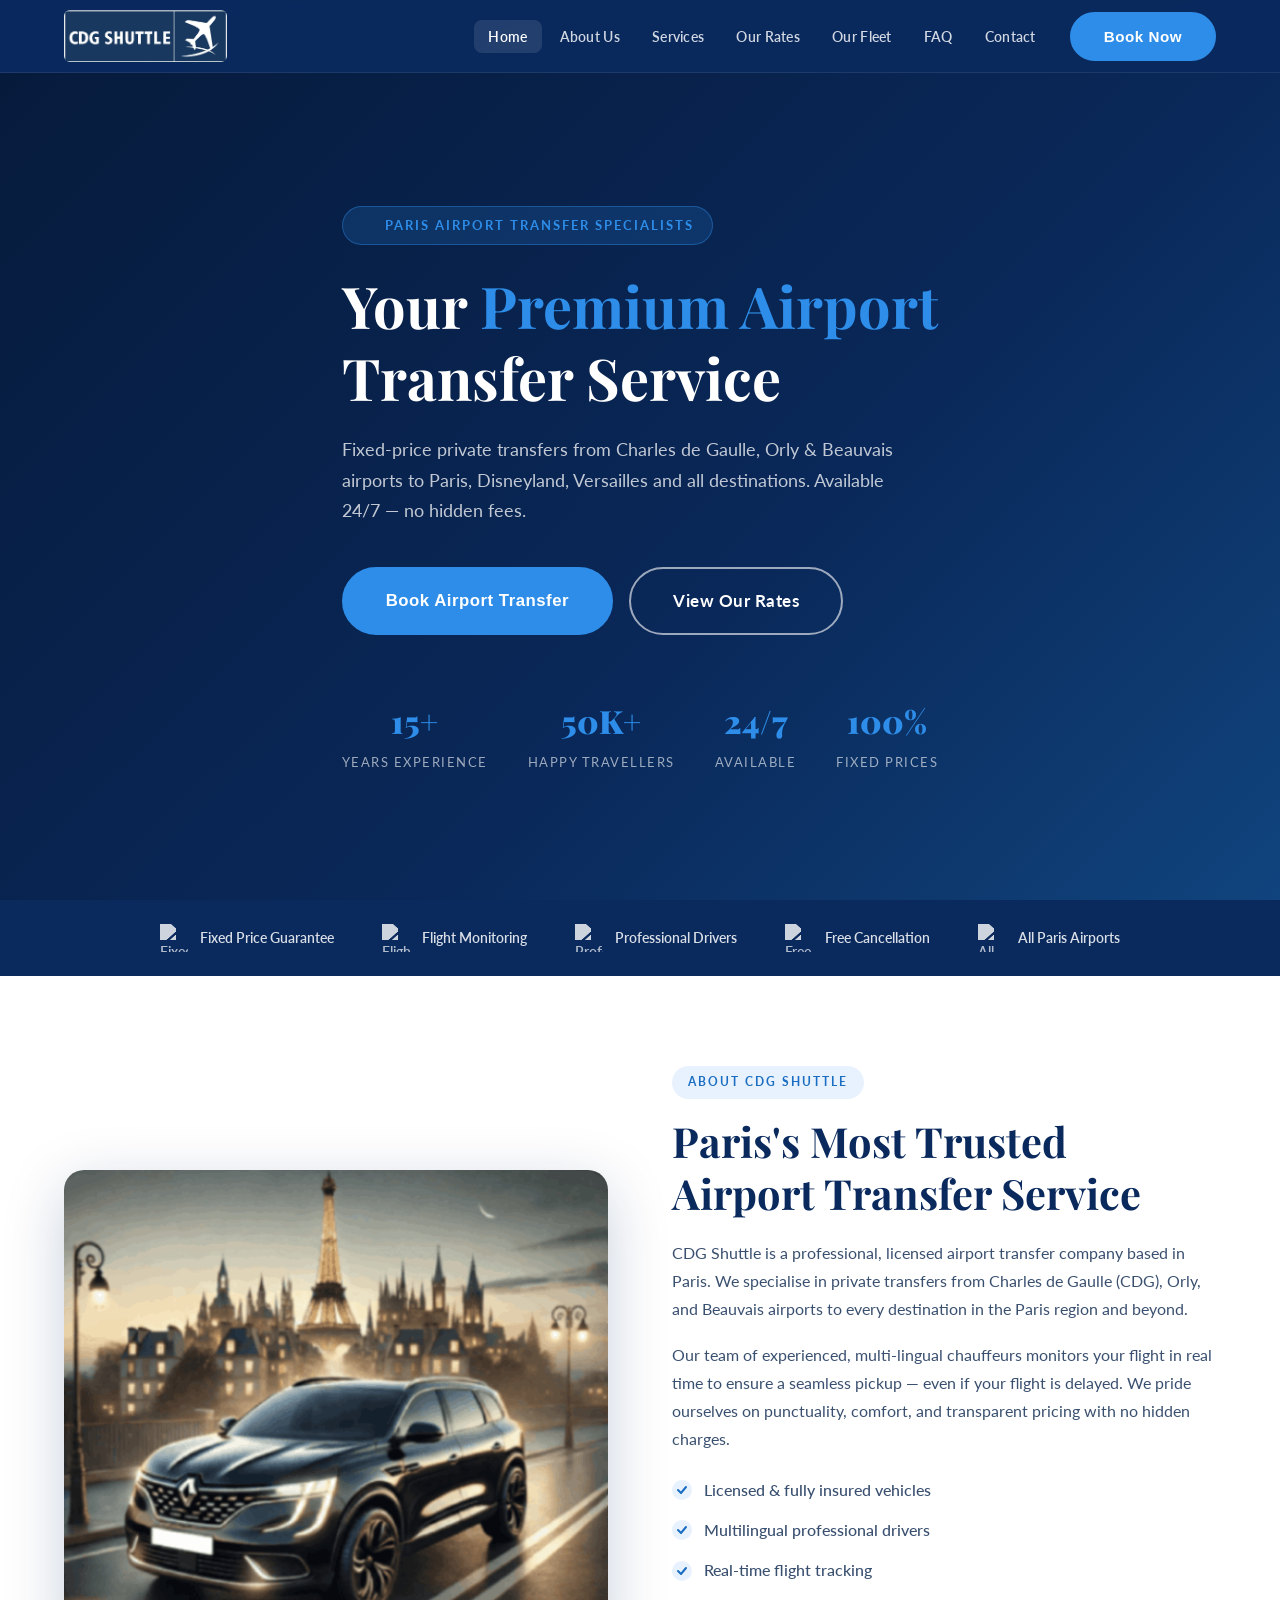
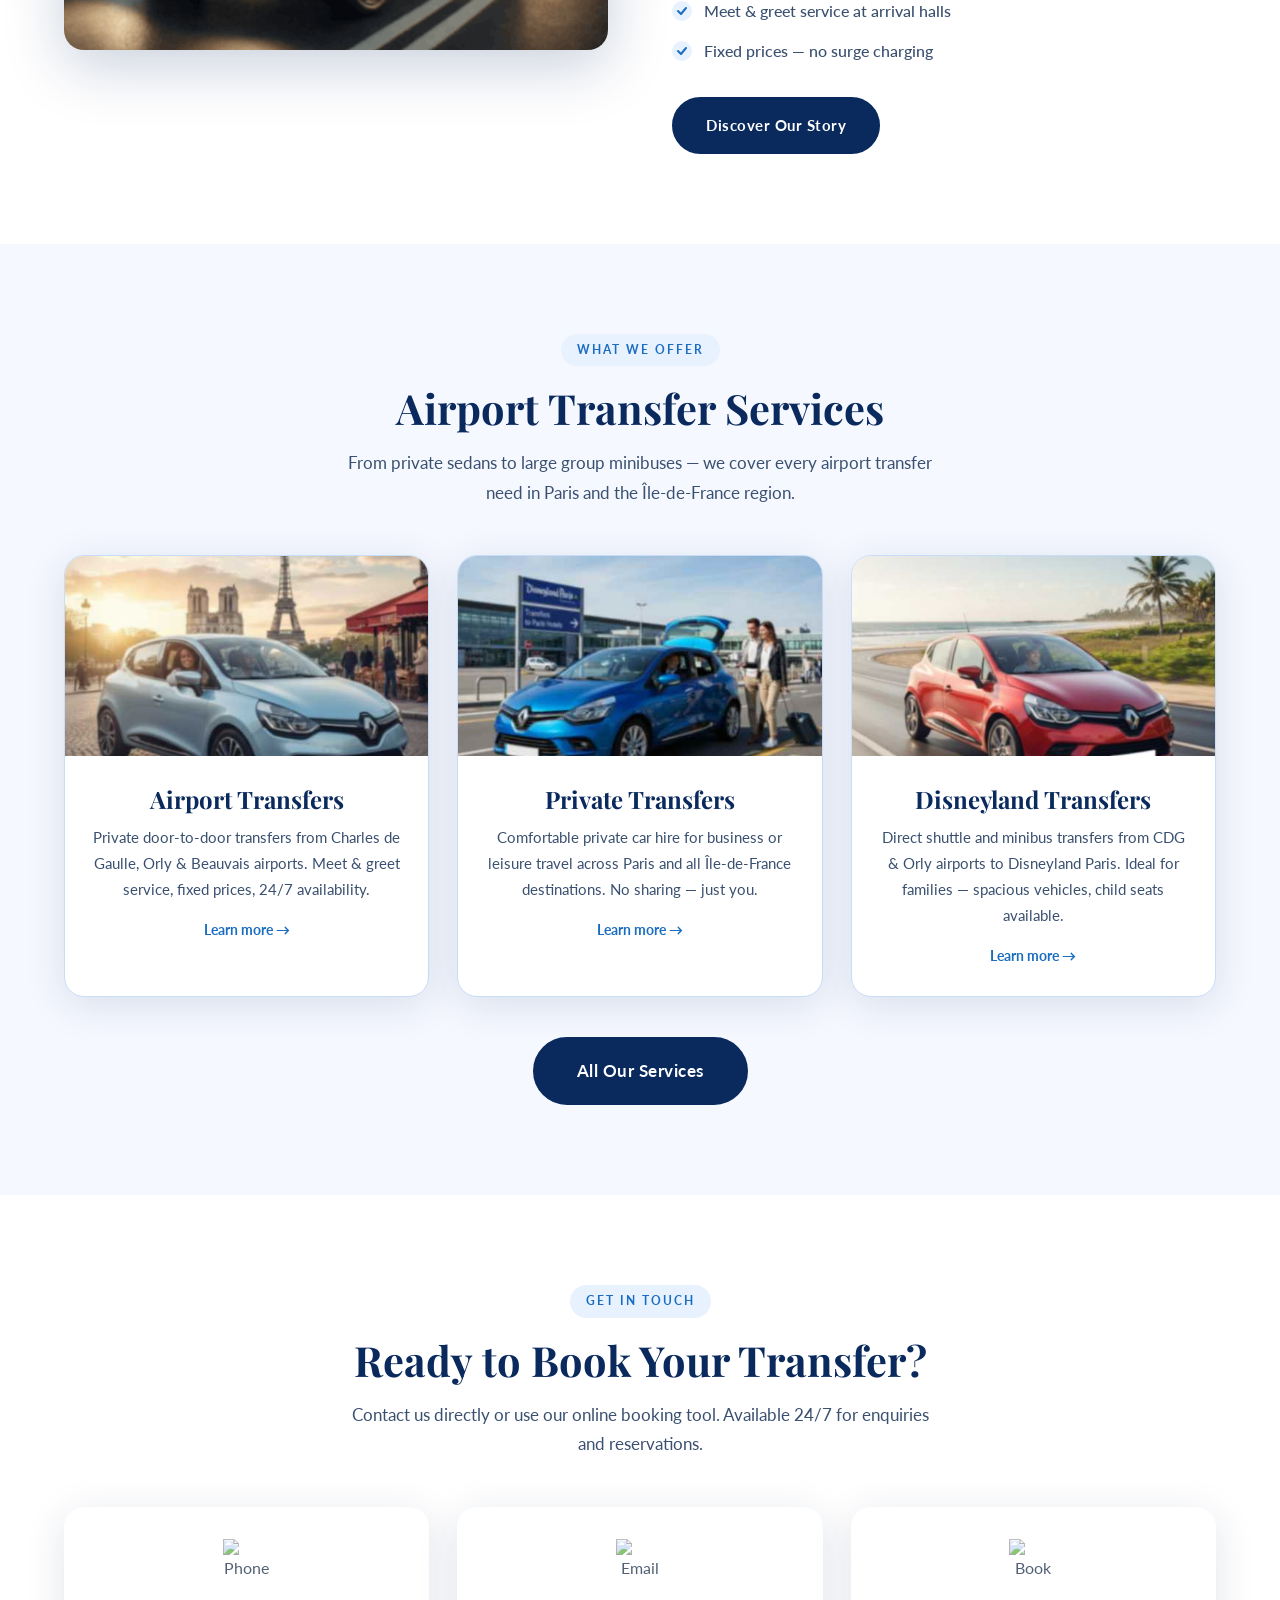
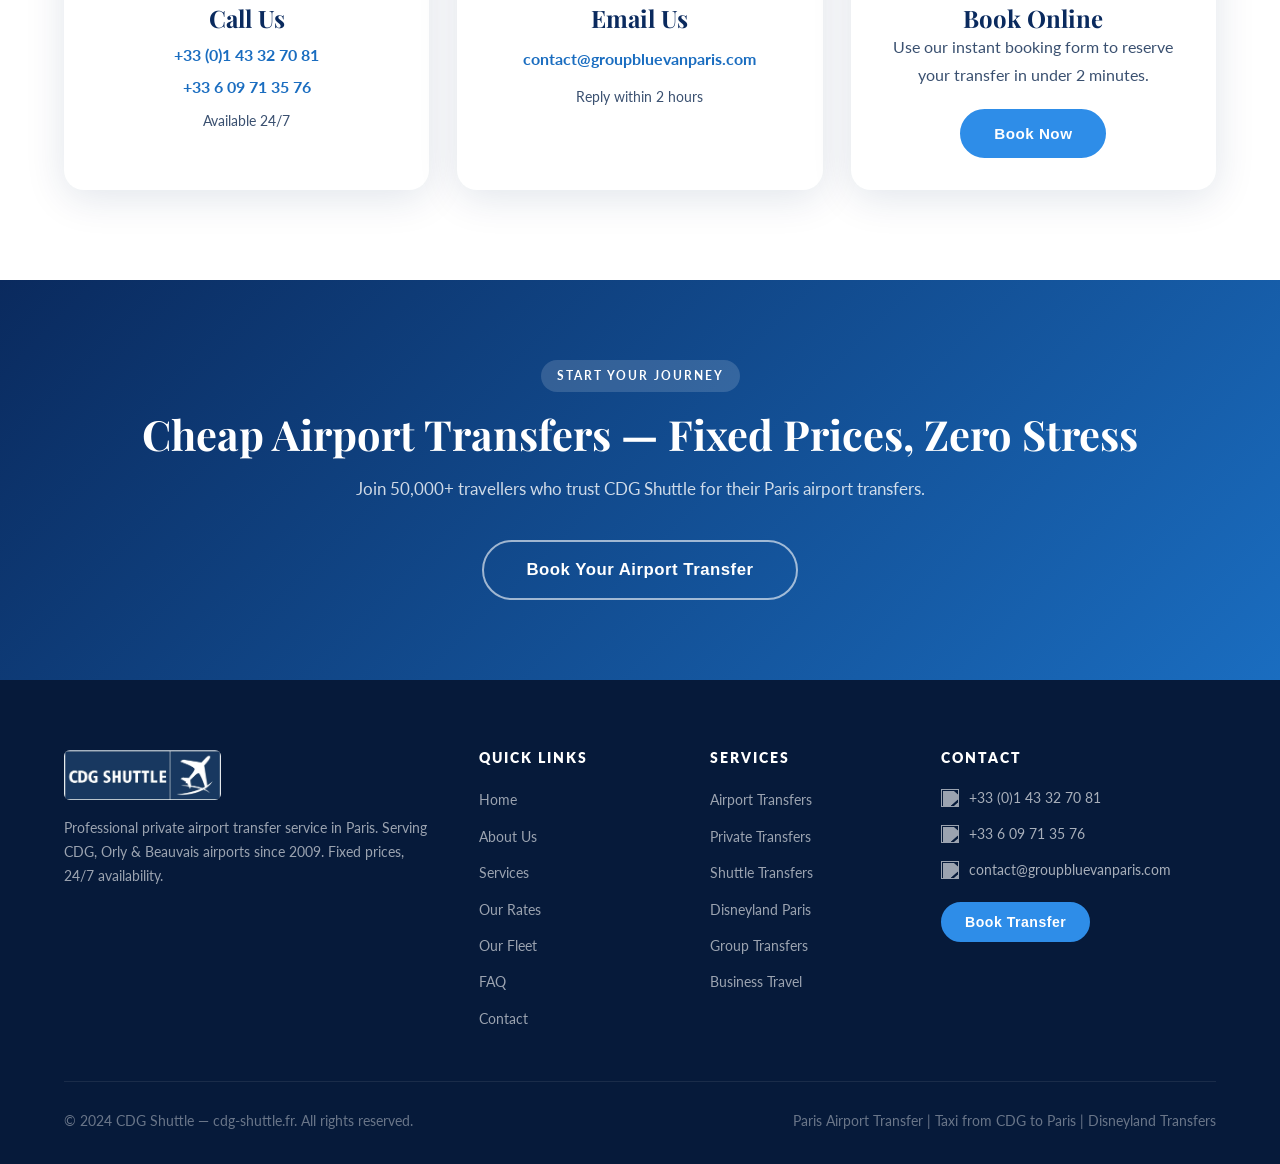
==== commit e5a9eaad: "b" ====
--- a/index.html
+++ b/index.html
@@ -314,8 +314,7 @@
         </div>
         <div class="form-group">
           <label for="bookTime">Pickup Time</label>
-          <input type="text" class="form-control" id="bookTime" placeholder="HH:MM AM" inputmode="numeric">
-          <small class="form-hint">Example: 09:30 AM</small>
+          <input type="time" class="form-control" id="bookTime" step="300">
         </div>
         <div class="form-group">
           <label for="bookPax">Number of Passengers</label>
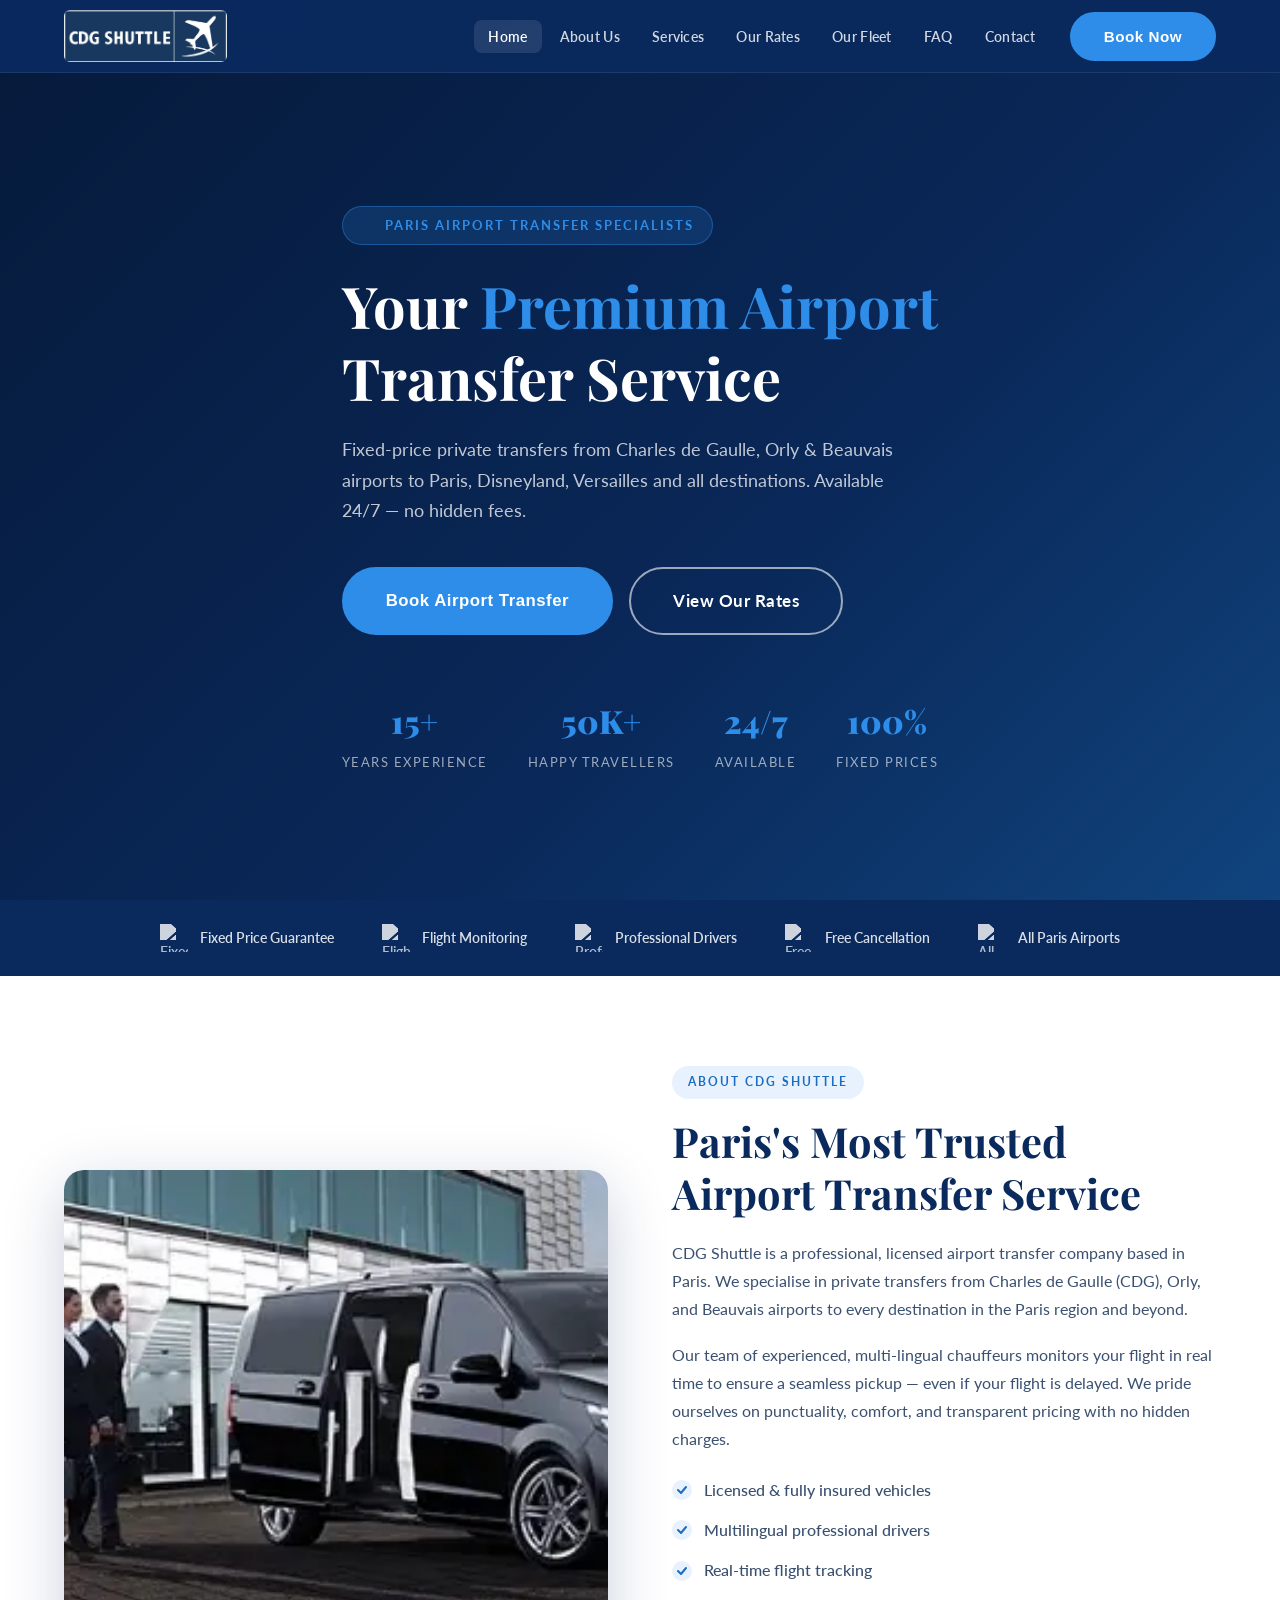
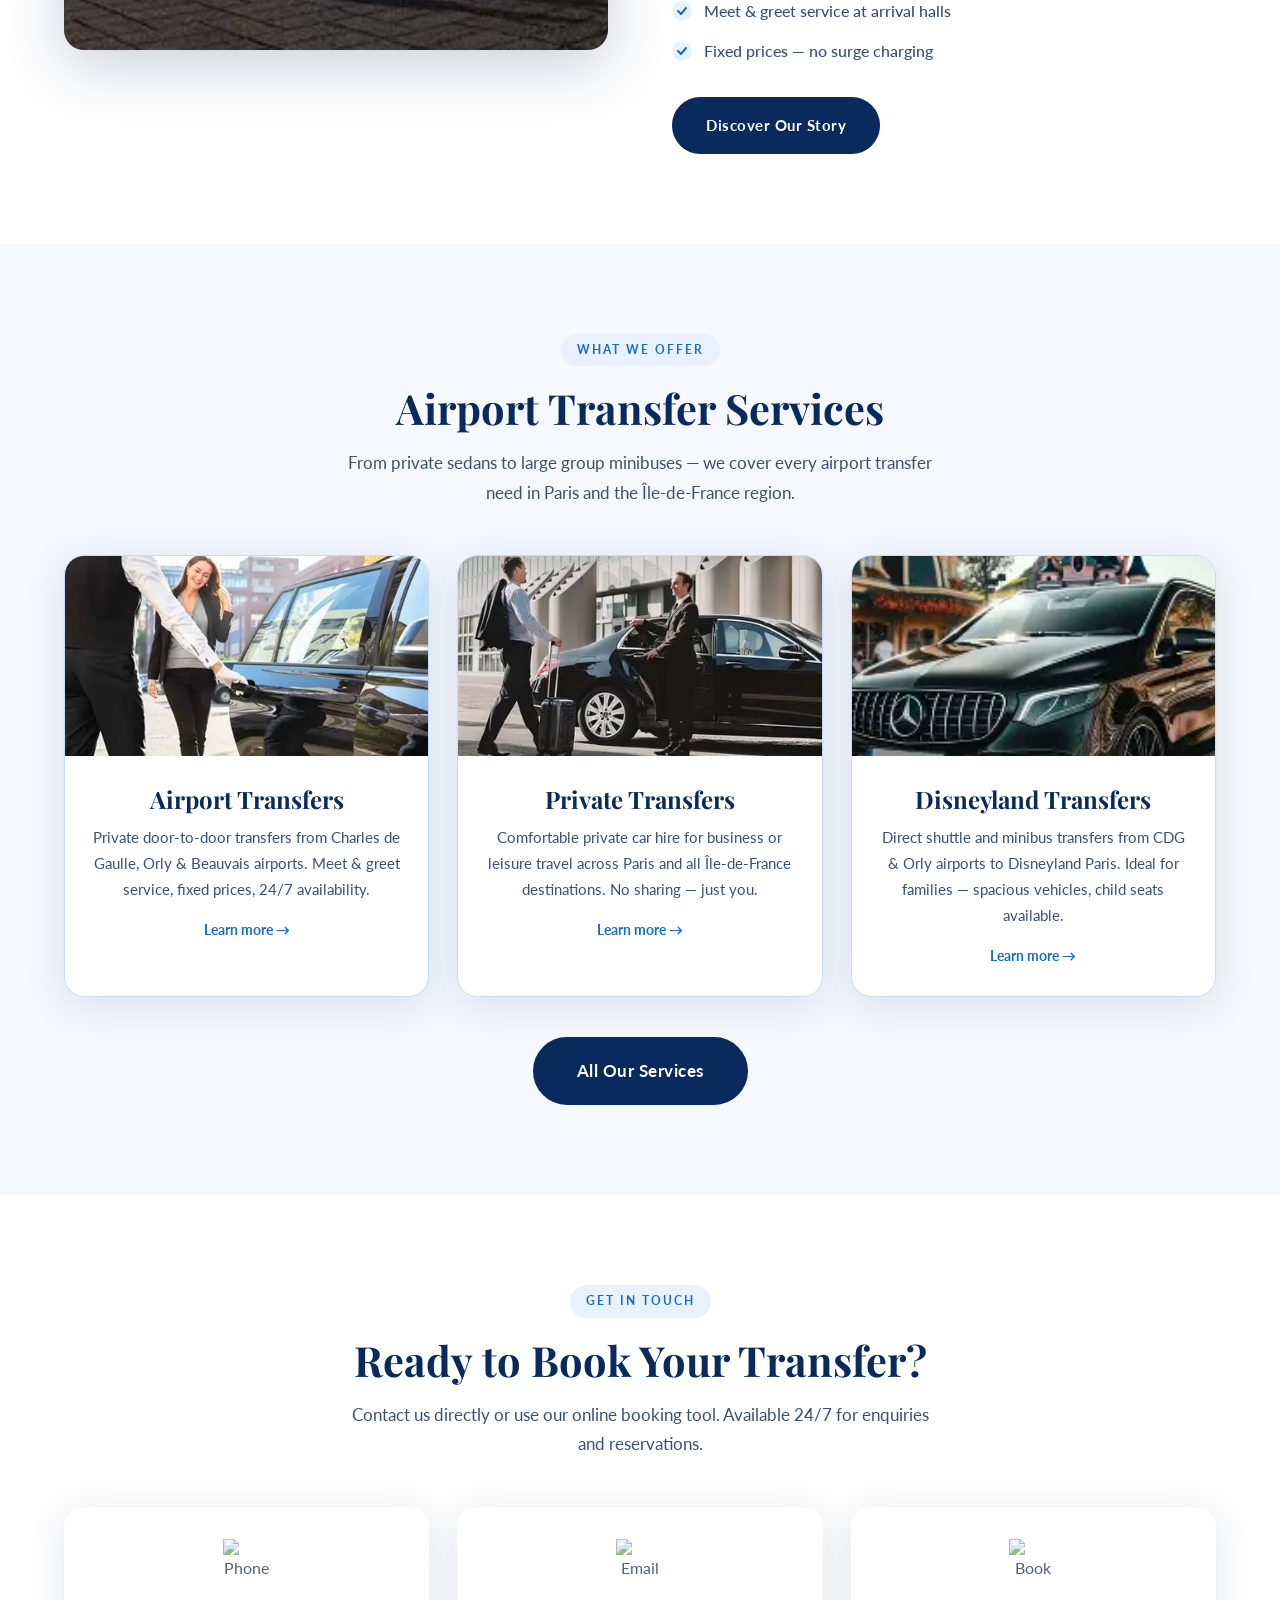
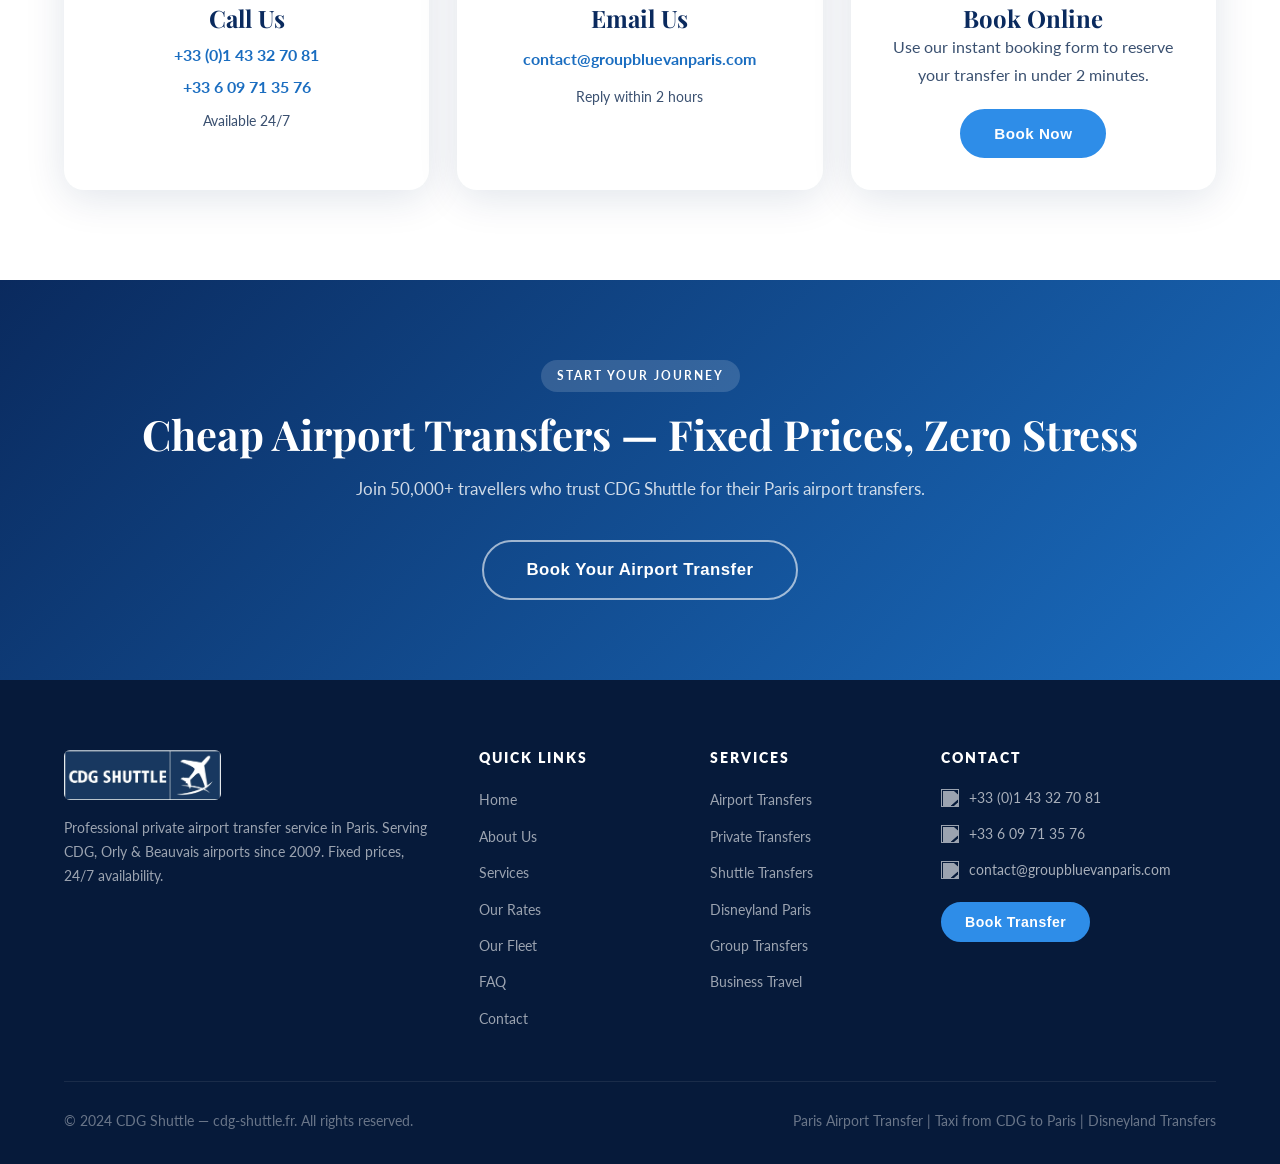
==== commit d393e19d: "h" ====
--- a/index.html
+++ b/index.html
@@ -56,7 +56,7 @@
 <section class="hero" id="home">
   <div class="hero-bg" aria-hidden="true"></div>
   <div class="hero-overlay" aria-hidden="true"></div>
-  <div class="container hero-content" style="padding-top:80px;">
+  <div class="container hero-content">
     <div class="hero-badge fade-up">
       <img src="https://cdn-icons-png.flaticon.com/32/984/984196.png" alt="" width="16" height="16" style="filter:brightness(0) invert(1);opacity:0.9">
       Paris Airport Transfer Specialists
@@ -109,7 +109,7 @@
   <div class="container">
     <div class="about-split">
       <div class="about-img-wrap" data-reveal>
-        <img src="images/carindexpg.png" alt="CDG Shuttle professional airport transfer vehicle Paris" width="700" height="480" loading="lazy">
+        <img src="images/firstabt.webp" alt="CDG Shuttle professional airport transfer vehicle Paris" width="700" height="480" loading="lazy">
         
       </div>
       <div class="about-text" data-reveal>
@@ -138,7 +138,7 @@
     <p class="section-sub" data-reveal>From private sedans to large group minibuses — we cover every airport transfer need in Paris and the Île-de-France region.</p>
     <div class="grid-3" style="margin-top:8px;">
       <div class="service-card" data-reveal>
-        <img class="service-card-img" src="images/1.jpeg" alt="Airport transfer service CDG Paris private car" loading="lazy" width="600" height="200">
+        <img class="service-card-img" src="images/Airport_transfer.webp" alt="Airport transfer service CDG Paris private car" loading="lazy" width="600" height="200">
         <div class="service-card-body">
           <h3>Airport Transfers</h3>
           <p>Private door-to-door transfers from Charles de Gaulle, Orly & Beauvais airports. Meet & greet service, fixed prices, 24/7 availability.</p>
@@ -146,7 +146,7 @@
         </div>
       </div>
       <div class="service-card" data-reveal>
-        <img class="service-card-img" src="images/car2.jpeg" alt="Private transfer Paris luxury vehicle" loading="lazy" width="600" height="200">
+        <img class="service-card-img" src="images/private_transfer.webp" alt="Private transfer Paris luxury vehicle" loading="lazy" width="600" height="200">
         <div class="service-card-body">
           <h3>Private Transfers</h3>
           <p>Comfortable private car hire for business or leisure travel across Paris and all Île-de-France destinations. No sharing — just you.</p>
@@ -154,7 +154,7 @@
         </div>
       </div>
       <div class="service-card" data-reveal>
-        <img class="service-card-img" src="images/car3.jpeg" alt="Disneyland Paris airport transfer minibus" loading="lazy" width="600" height="200">
+        <img class="service-card-img" src="images/disneyland transfer.webp" alt="Disneyland Paris airport transfer minibus" loading="lazy" width="600" height="200">
         <div class="service-card-body">
           <h3>Disneyland Transfers</h3>
           <p>Direct shuttle and minibus transfers from CDG & Orly airports to Disneyland Paris. Ideal for families — spacious vehicles, child seats available.</p>
@@ -310,11 +310,11 @@
         </div>
         <div class="form-group">
           <label for="bookDate">Pickup Date</label>
-          <input type="text" class="form-control" id="bookDate" placeholder="MM/DD/YYYY" inputmode="numeric">
+          <input type="text" class="form-control" id="bookDate" placeholder="MM/DD/YYYY" inputmode="numeric" onfocus="this.type='date'" onblur="if(!this.value)this.type='text'">
         </div>
         <div class="form-group">
           <label for="bookTime">Pickup Time</label>
-          <input type="time" class="form-control" id="bookTime" step="300">
+          <input type="text" class="form-control" id="bookTime" placeholder="HH:MM AM" inputmode="numeric" step="300" onfocus="this.type='time'" onblur="if(!this.value)this.type='text'">
         </div>
         <div class="form-group">
           <label for="bookPax">Number of Passengers</label>
--- a/styles.css
+++ b/styles.css
@@ -238,6 +238,7 @@
   position: relative;
   z-index: 2;
   max-width: 720px;
+  padding-top: 80px;
 }
 .hero-badge {
   display: inline-flex;
@@ -807,7 +808,8 @@
   .nav-menu a { display: block; padding: 12px 18px; }
   .nav-cta { margin-left: 0; margin-top: 8px; }
   .nav-cta .btn { width: 100%; justify-content: center; }
-  .hero { min-height: 100svh; padding-top: 80px; }
+  .hero { min-height: 100svh; padding-top: 56px; }
+  .hero-content { padding-top: 32px; }
   .hero-stats { gap: 24px; }
   .about-split { grid-template-columns: 1fr; }
   .about-img-wrap img { height: 300px; }
@@ -834,6 +836,8 @@
 @media (max-width: 480px) {
   .hero-btns { flex-direction: column; }
   .btn-lg { width: 100%; justify-content: center; }
+  .hero { padding-top: 48px; }
+  .hero-content { padding-top: 20px; }
   .rates-intro { padding: 28px; }
   .contact-info { padding: 28px; }
   .contact-form-wrap { padding: 28px; }
